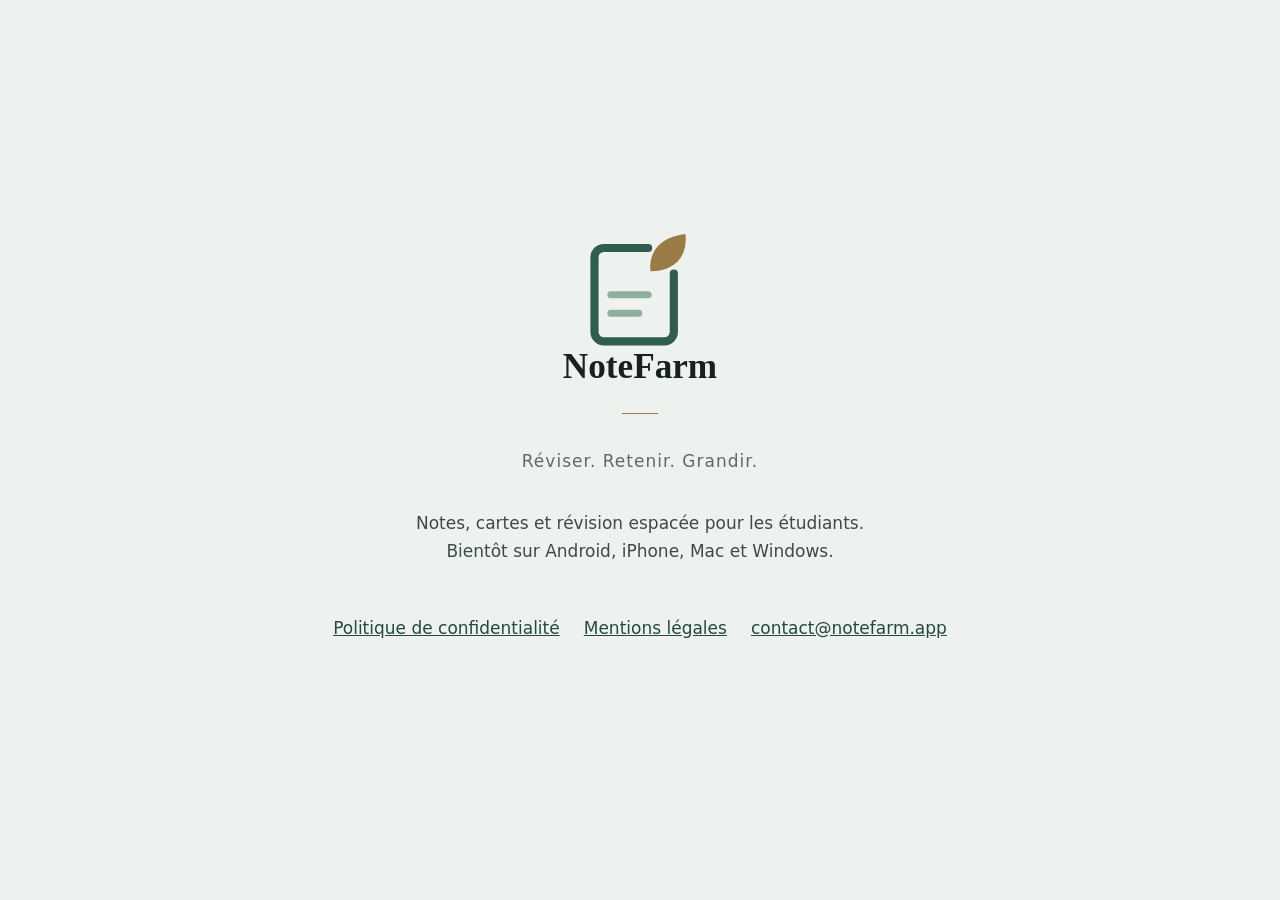
==== index.html @ 550de02b "Add files via upload" ====
<!doctype html>
<html lang="fr">
<head>
<meta charset="utf-8">
<meta name="viewport" content="width=device-width, initial-scale=1">
<title>NoteFarm</title>
<meta name="description" content="NoteFarm, l'app de notes et de révision pour les étudiants. Réviser. Retenir. Grandir.">
<link rel="stylesheet" href="style.css">
</head>
<body>
<main class="accueil">
  <svg viewBox="22 10 86 96" fill="none" stroke-linecap="round" stroke-linejoin="round" aria-hidden="true">
    <path d="M72 22 H34 A8 8 0 0 0 26 30 V94 A8 8 0 0 0 34 102 H86 A8 8 0 0 0 94 94 V44" stroke="var(--jade)" stroke-width="7"/>
    <path d="M40 62 H72" stroke="var(--sauge)" stroke-width="6"/>
    <path d="M40 78 H64" stroke="var(--sauge)" stroke-width="6"/>
    <path d="M74 42 C72 24 84 12 104 10 C106 30 94 42 74 42 Z" fill="var(--laiton)"/>
  </svg>
  <h1>NoteFarm</h1>
  <hr class="filet">
  <p class="devise">Réviser. Retenir. Grandir.</p>
  <p>Notes, cartes et révision espacée pour les étudiants.<br>Bientôt sur Android, iPhone, Mac et Windows.</p>
  <div class="liens">
    <a href="confidentialite.html">Politique de confidentialité</a>
    <a href="mentions-legales.html">Mentions légales</a>
    <a href="mailto:contact@notefarm.app">contact@notefarm.app</a>
  </div>
</main>
</body>
</html>
---- style.css ----
/* Site de NoteFarm : thème Jade impérial, clair et sombre comme l'app. */
@font-face { font-family: "Fraunces"; src: url("polices/Fraunces.ttf"); font-weight: 100 900; font-display: swap; }
@font-face { font-family: "Albert Sans"; src: url("polices/AlbertSans.ttf"); font-weight: 100 900; font-display: swap; }

:root {
  --fond: #EEF2EE; --surface: #FAFBF9; --filet: #D3DDD6;
  --encre: #17221E; --texte: #3E4A45; --attenue: #5D6B65;
  --jade: #2F5D50; --jade-texte: #24493F; --laiton: #9A7A45; --sauge: #8FAF9F;
}
@media (prefers-color-scheme: dark) {
  :root {
    --fond: #0E1714; --surface: #16211D; --filet: #2C3A35;
    --encre: #E3EBE6; --texte: #BCC8C2; --attenue: #9AAAA2;
    --jade: #7FB8A4; --jade-texte: #A6D1C1; --laiton: #C9A66B; --sauge: #4E7A69;
  }
}

* { box-sizing: border-box; }
body {
  margin: 0; background: var(--fond); color: var(--texte);
  font: 400 17px/1.65 "Albert Sans", system-ui, sans-serif;
}
main { max-width: 720px; margin: 0 auto; padding: 56px 20px 80px; }
h1, h2 { font-family: "Fraunces", Georgia, serif; font-variation-settings: "SOFT" 100; color: var(--encre); font-weight: 600; }
h1 { font-size: 2.2rem; line-height: 1.2; margin: 0 0 8px; }
h2 { font-size: 1.35rem; margin: 40px 0 10px; }
a { color: var(--jade-texte); }
strong { color: var(--encre); }
.date { color: var(--attenue); margin: 0 0 32px; }
.filet { width: 36px; height: 1px; background: var(--laiton); margin: 16px 0; border: 0; }
.bref { background: var(--surface); border: 1px solid var(--filet); border-radius: 18px; padding: 8px 24px; }
table { width: 100%; border-collapse: collapse; margin: 12px 0; font-size: 0.95rem; }
th, td { text-align: left; vertical-align: top; padding: 10px 8px; border-bottom: 1px solid var(--filet); }
th { color: var(--encre); font-weight: 600; }
.accueil { min-height: 100vh; display: flex; flex-direction: column; align-items: center; justify-content: center; text-align: center; }
.accueil svg { width: 112px; height: 112px; }
.devise { color: var(--attenue); letter-spacing: 0.06em; }
.liens { margin-top: 32px; display: flex; gap: 24px; flex-wrap: wrap; justify-content: center; }
footer { margin-top: 56px; color: var(--attenue); font-size: 0.9rem; }
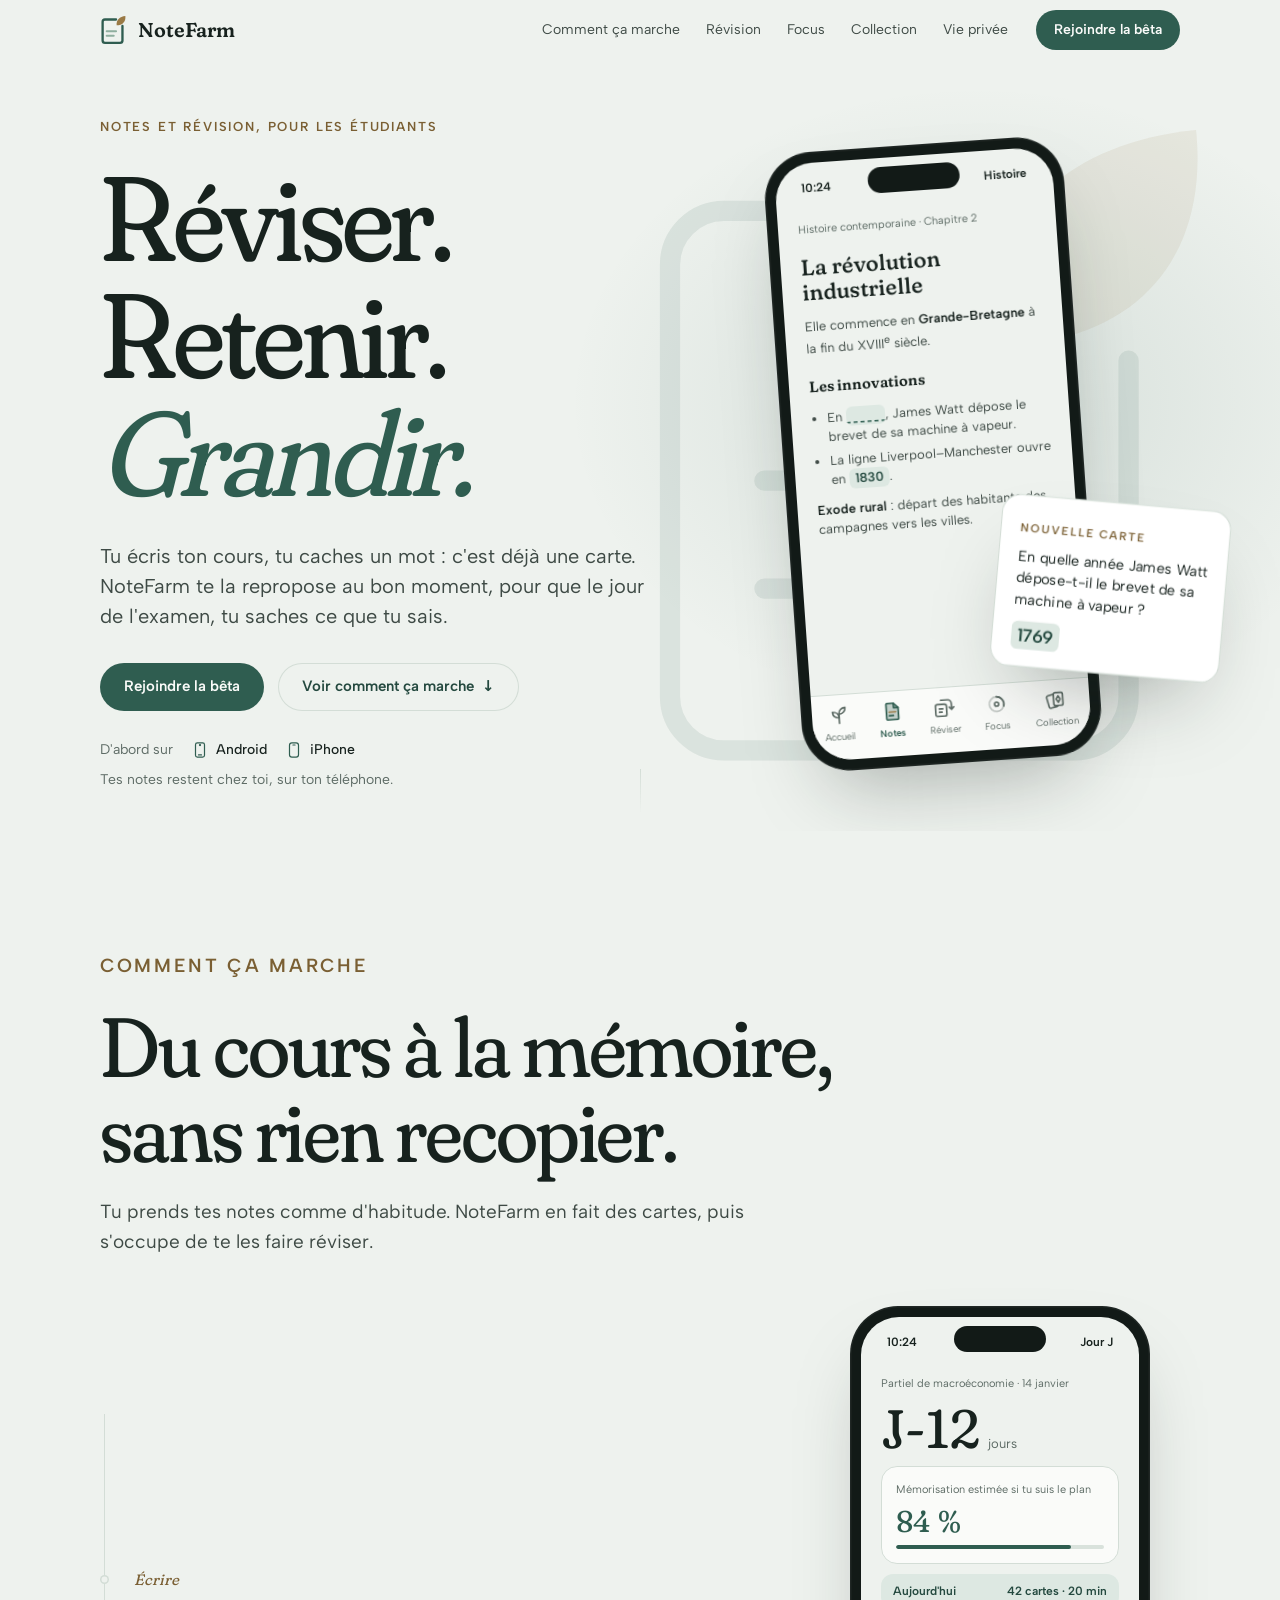
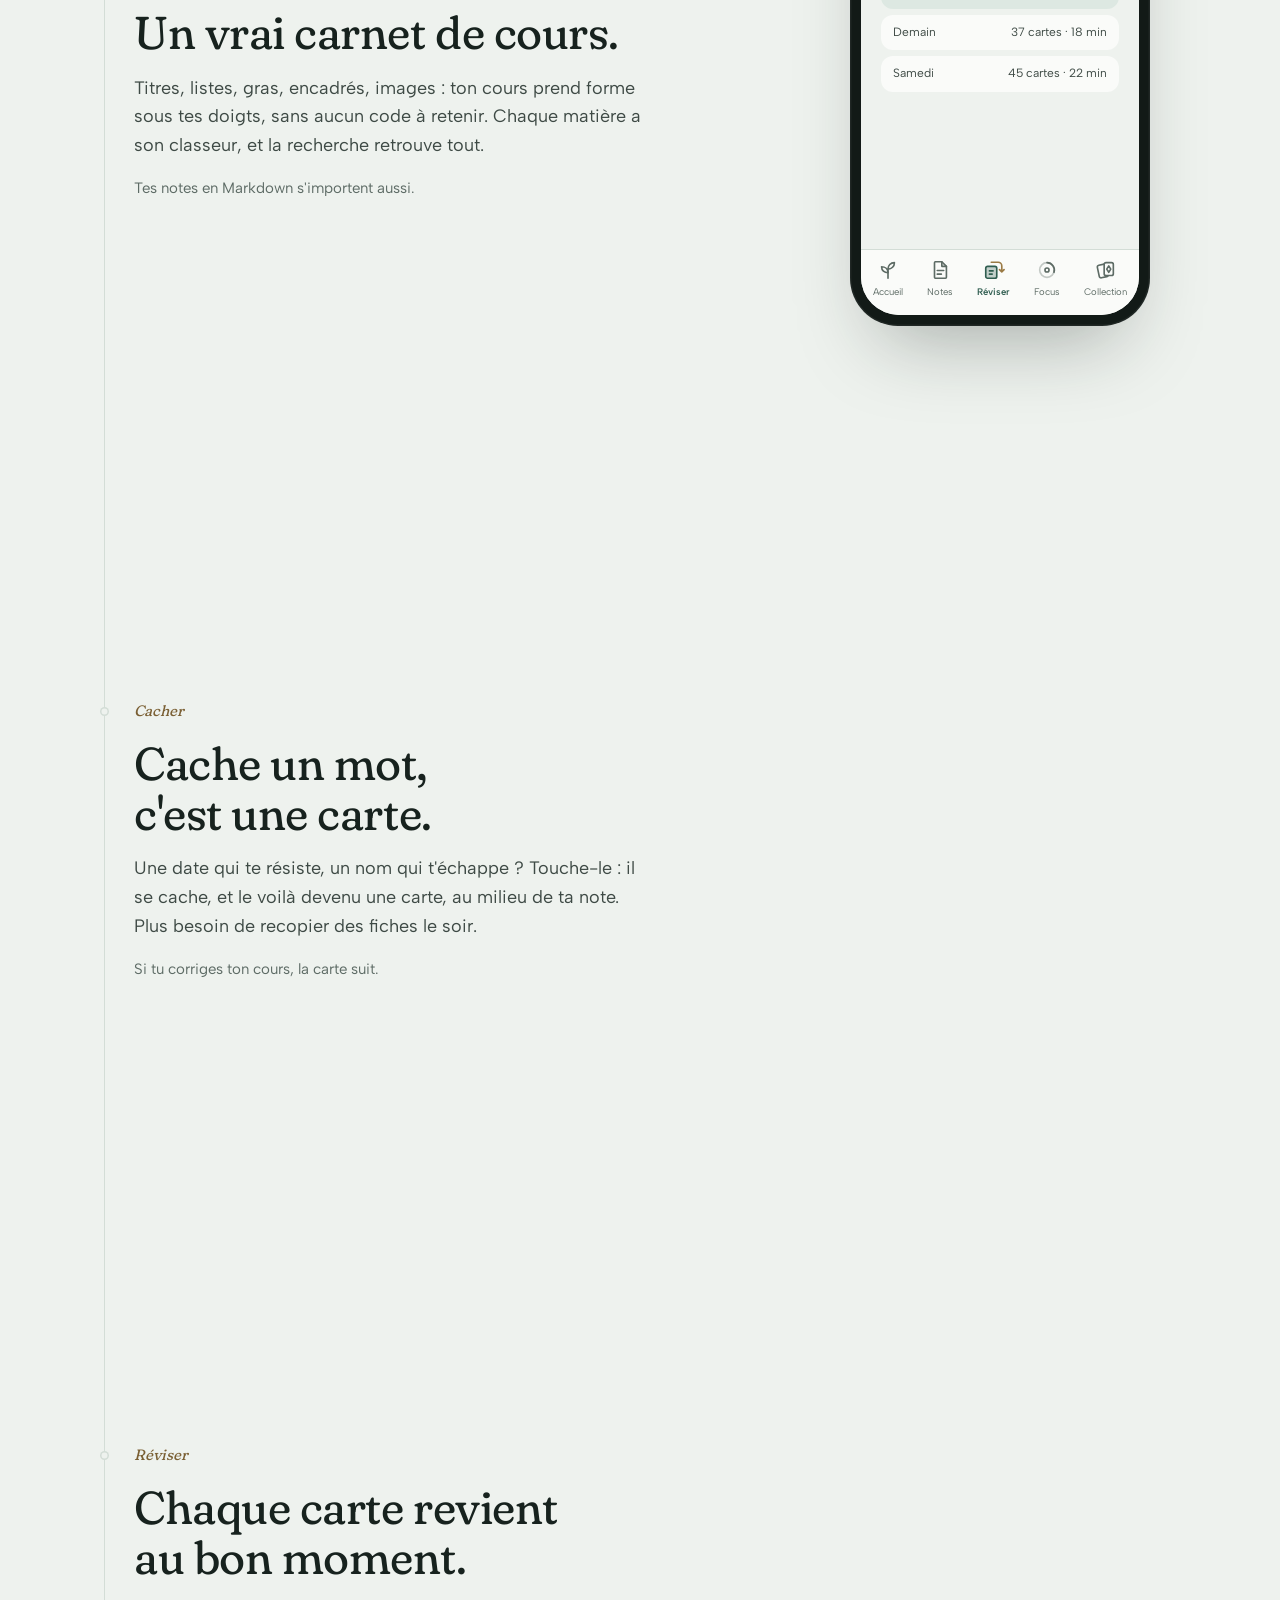
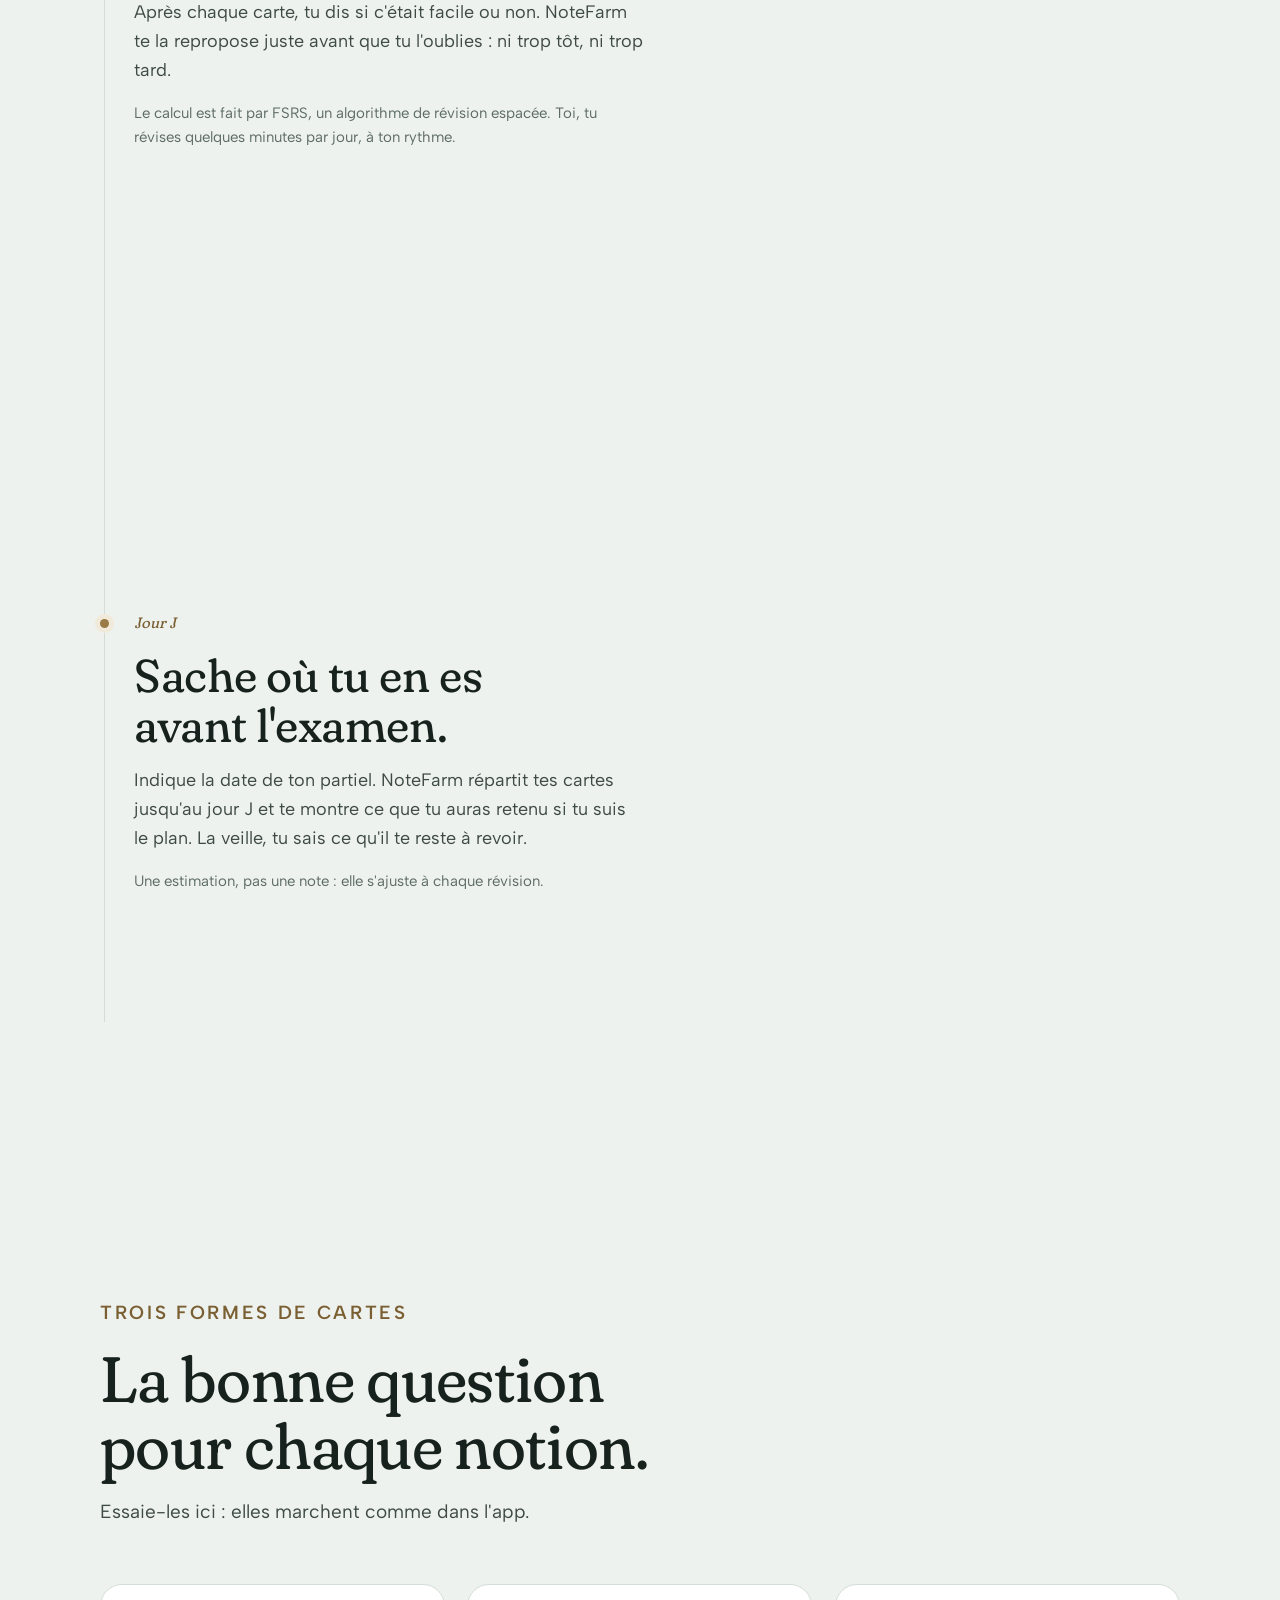
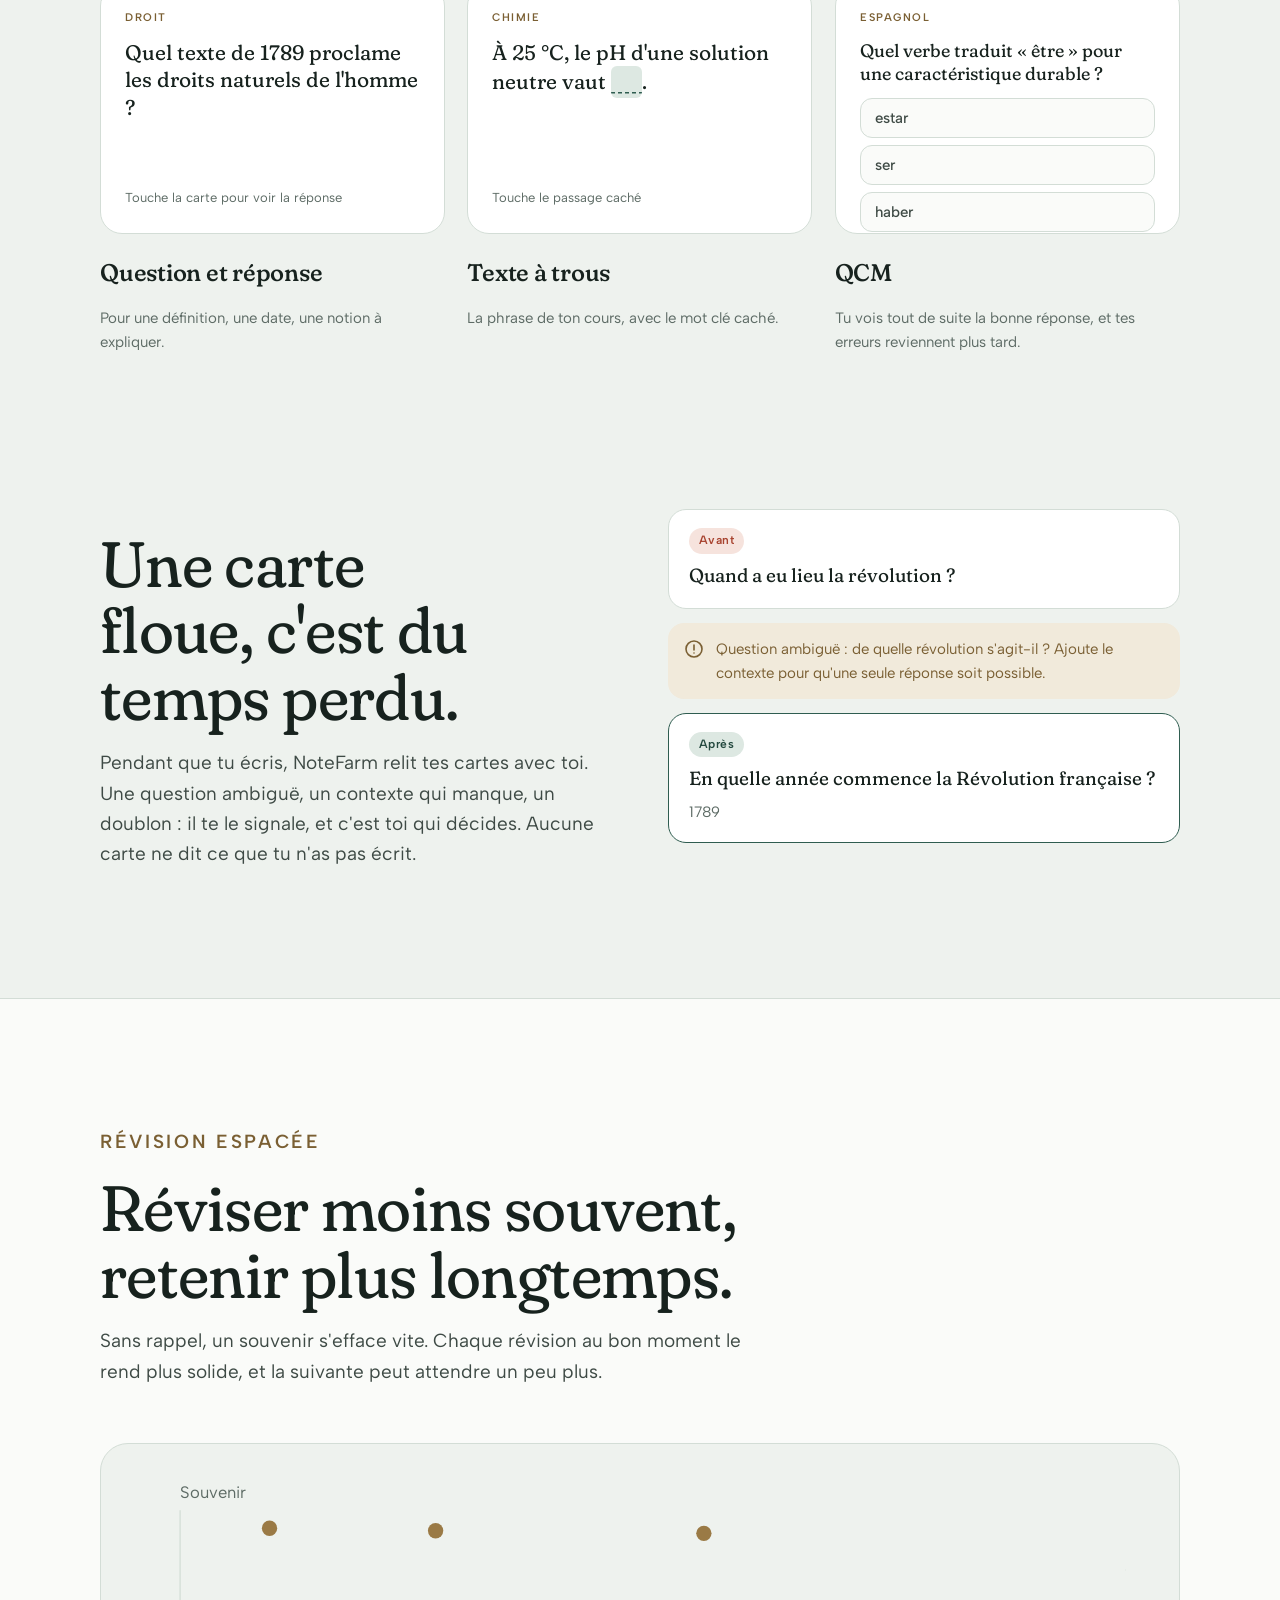
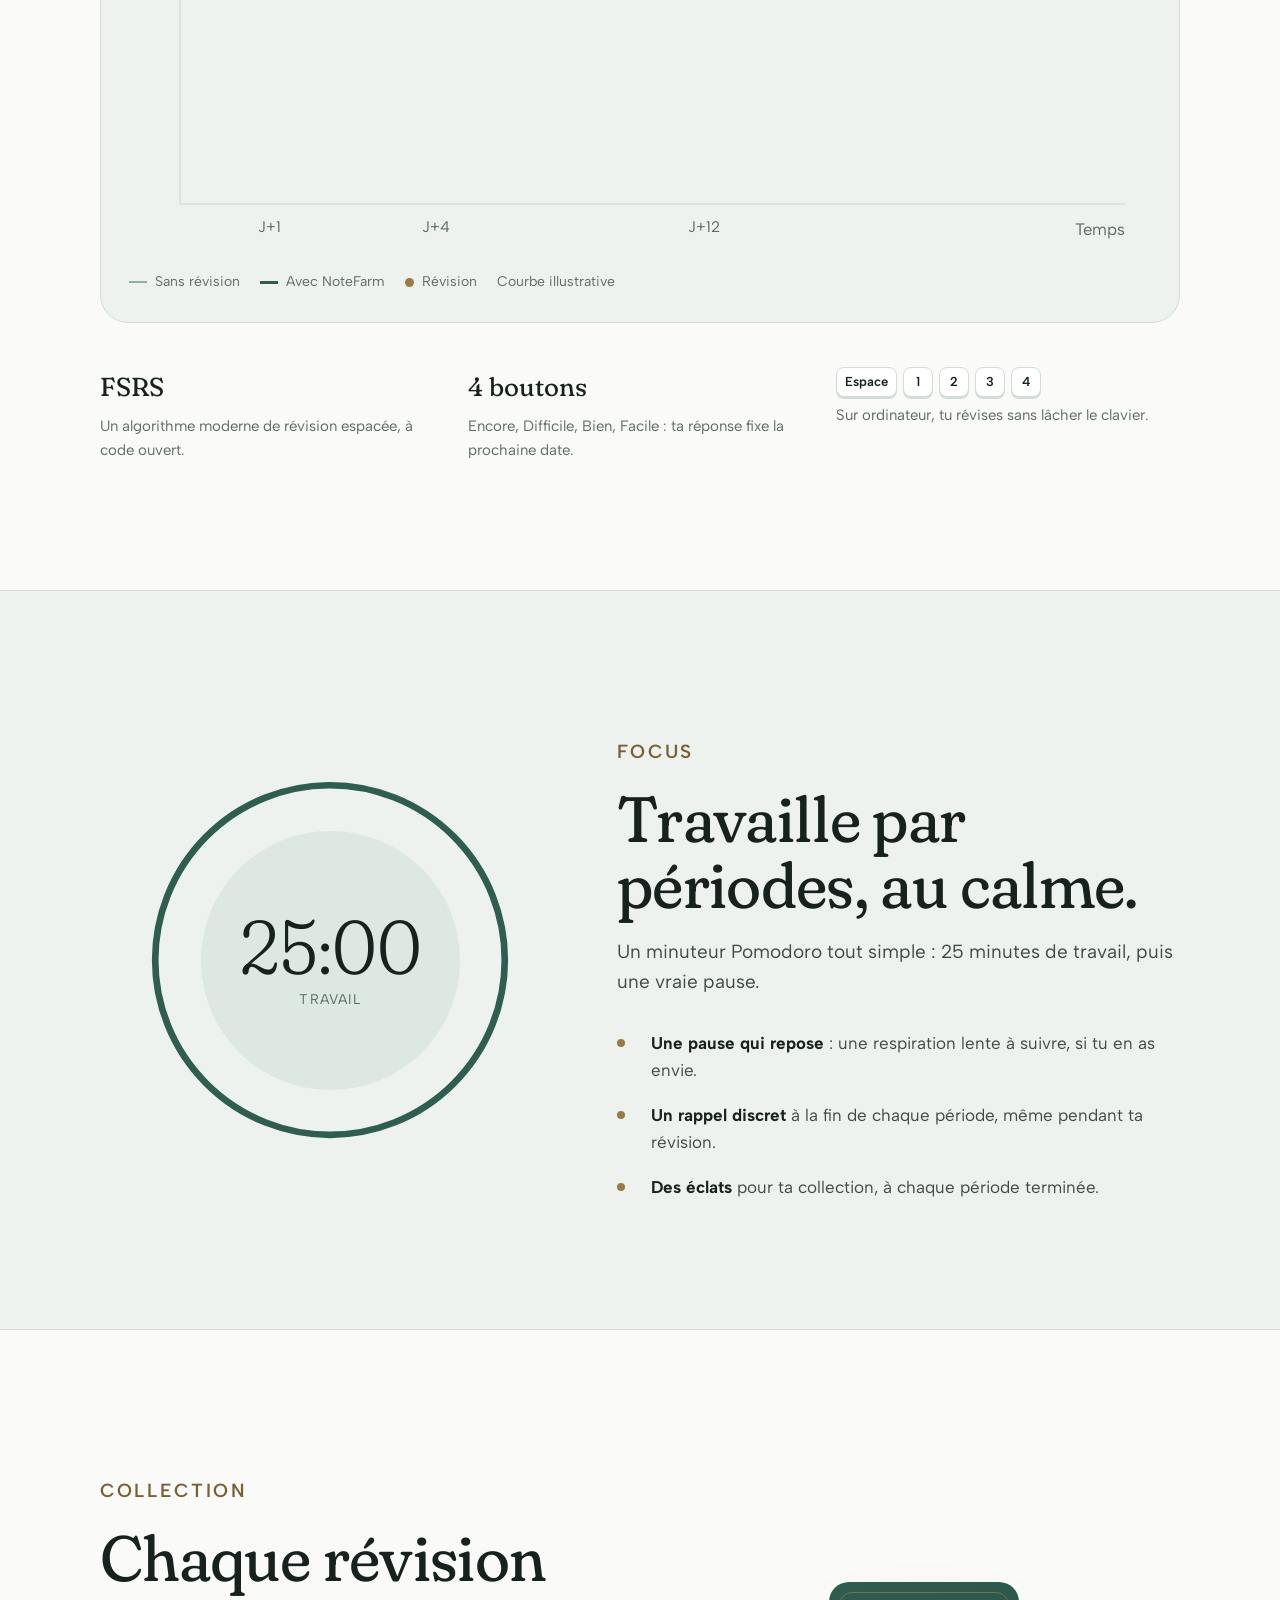
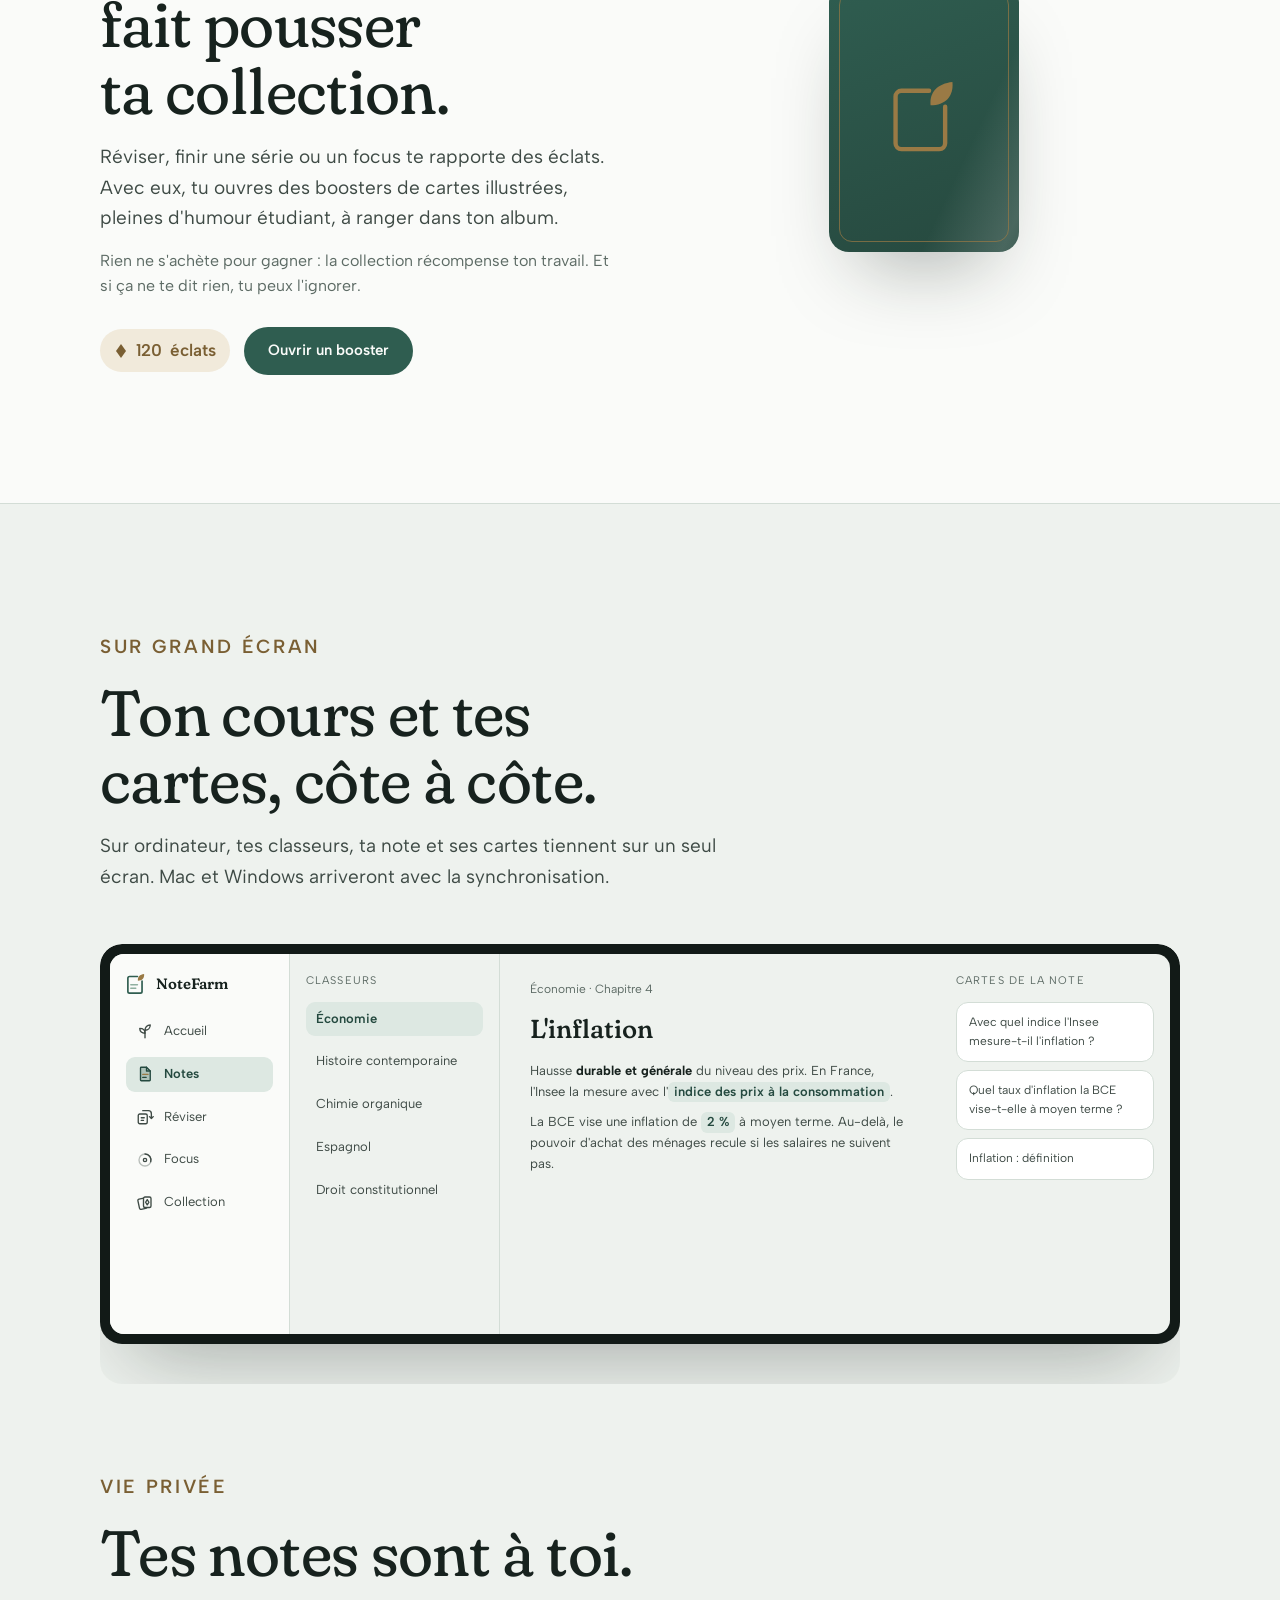
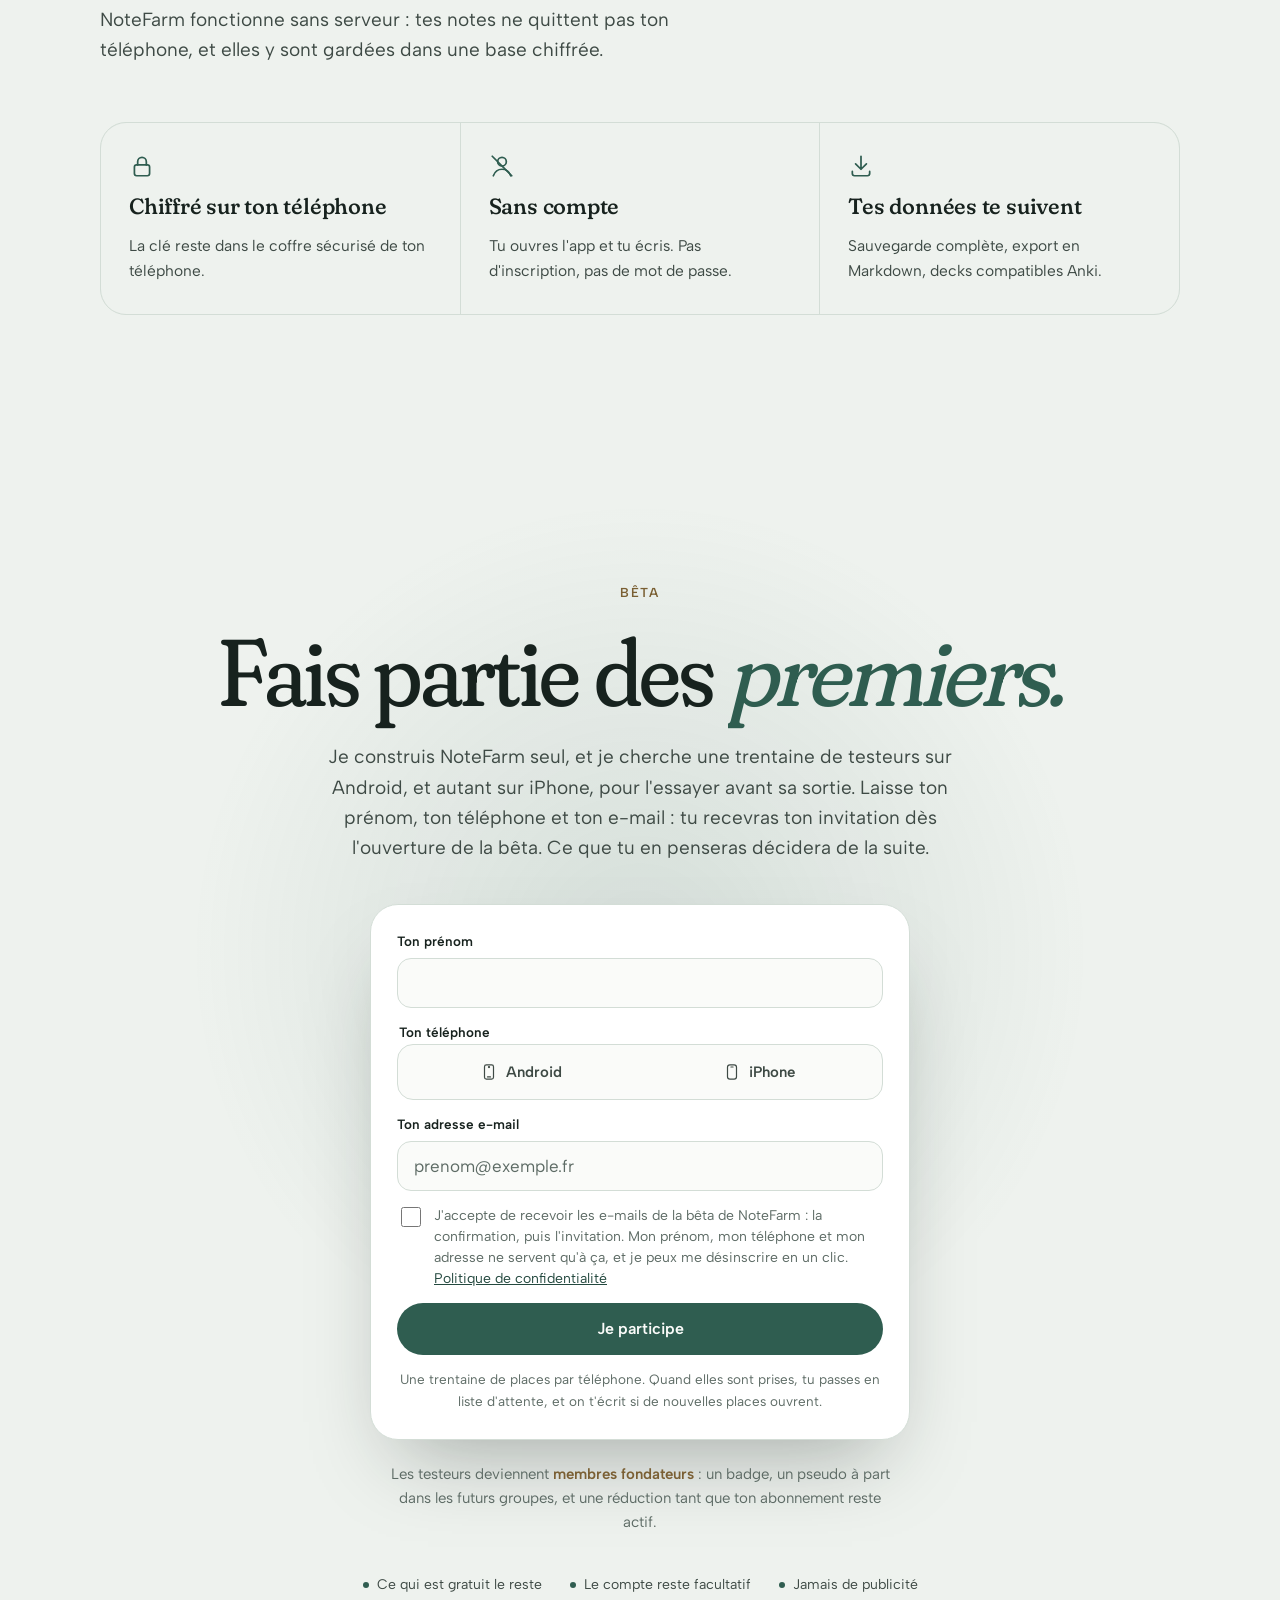
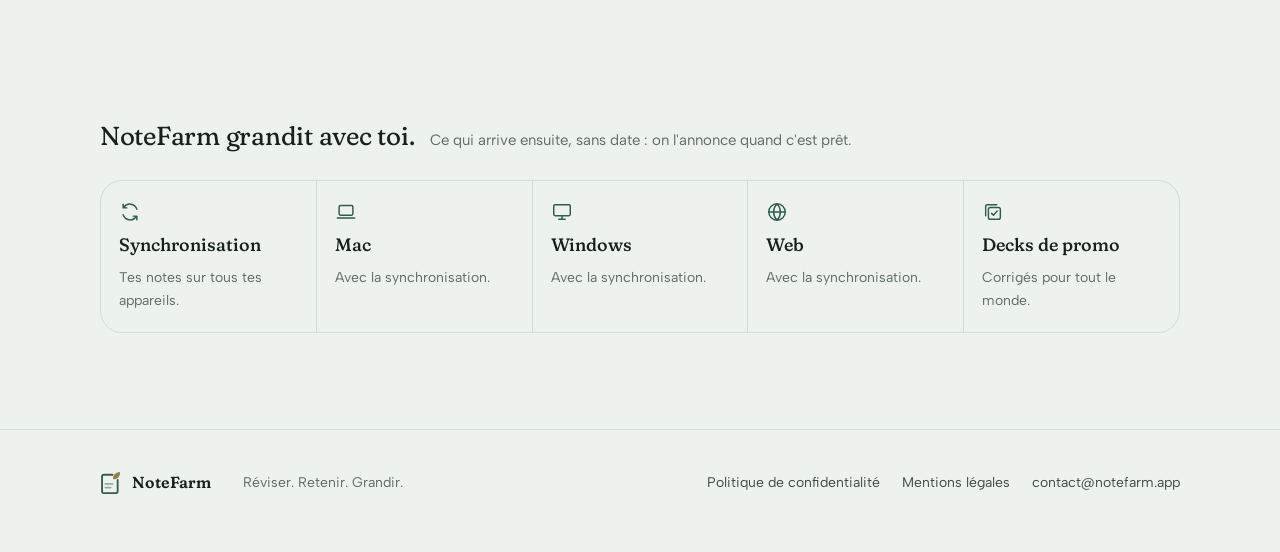
==== commit aa1e1598: "Site vitrine et inscription à la bêta Copie du dossier site/ du dépôt app-revisions (commit 58bc157)" ====
--- a/index.html
+++ b/index.html
@@ -2,28 +2,599 @@
 <html lang="fr">
 <head>
 <meta charset="utf-8">
-<meta name="viewport" content="width=device-width, initial-scale=1">
-<title>NoteFarm</title>
-<meta name="description" content="NoteFarm, l'app de notes et de révision pour les étudiants. Réviser. Retenir. Grandir.">
-<link rel="stylesheet" href="style.css">
+<meta name="viewport" content="width=device-width, initial-scale=1, viewport-fit=cover">
+<title>NoteFarm · Notes et révision pour les étudiants</title>
+<meta name="description" content="Tu écris ton cours, tu caches un mot : c'est déjà une carte. NoteFarm te la repropose au bon moment, jusqu'au jour de l'examen. Bientôt sur Android et iPhone.">
+<meta name="color-scheme" content="light dark">
+<meta name="theme-color" content="#EEF2EE" media="(prefers-color-scheme: light)">
+<meta name="theme-color" content="#0E1714" media="(prefers-color-scheme: dark)">
+<link rel="canonical" href="https://notefarm.app/">
+<link rel="icon" href="favicon.svg" type="image/svg+xml">
+<meta property="og:type" content="website">
+<meta property="og:locale" content="fr_FR">
+<meta property="og:site_name" content="NoteFarm">
+<meta property="og:title" content="NoteFarm · Réviser. Retenir. Grandir.">
+<meta property="og:description" content="Tu écris ton cours, tu caches un mot : c'est déjà une carte. NoteFarm te la repropose au bon moment, jusqu'au jour de l'examen.">
+<meta property="og:url" content="https://notefarm.app/">
+<link rel="preload" href="polices/Fraunces.ttf" as="font" type="font/ttf" crossorigin>
+<link rel="preload" href="polices/AlbertSans.ttf" as="font" type="font/ttf" crossorigin>
+<link rel="stylesheet" href="vitrine.css">
+<script>
+  // Le mouvement n'est préparé que si l'appareil ne demande pas moins d'animations.
+  if (!window.matchMedia('(prefers-reduced-motion: reduce)').matches) document.documentElement.classList.add('anime');
+</script>
 </head>
 <body>
-<main class="accueil">
-  <svg viewBox="22 10 86 96" fill="none" stroke-linecap="round" stroke-linejoin="round" aria-hidden="true">
-    <path d="M72 22 H34 A8 8 0 0 0 26 30 V94 A8 8 0 0 0 34 102 H86 A8 8 0 0 0 94 94 V44" stroke="var(--jade)" stroke-width="7"/>
-    <path d="M40 62 H72" stroke="var(--sauge)" stroke-width="6"/>
-    <path d="M40 78 H64" stroke="var(--sauge)" stroke-width="6"/>
-    <path d="M74 42 C72 24 84 12 104 10 C106 30 94 42 74 42 Z" fill="var(--laiton)"/>
-  </svg>
-  <h1>NoteFarm</h1>
-  <hr class="filet">
-  <p class="devise">Réviser. Retenir. Grandir.</p>
-  <p>Notes, cartes et révision espacée pour les étudiants.<br>Bientôt sur Android, iPhone, Mac et Windows.</p>
-  <div class="liens">
-    <a href="confidentialite.html">Politique de confidentialité</a>
-    <a href="mentions-legales.html">Mentions légales</a>
-    <a href="mailto:contact@notefarm.app">contact@notefarm.app</a>
+<a class="evitement" href="#contenu">Aller au contenu</a>
+
+<!-- Dessins communs : icônes des onglets de l'app (piste A, lib/navigation/icones.dart,
+     grille de 24, trait de 1,8) et pictogrammes des plateformes. -->
+<svg width="0" height="0" style="position:absolute" aria-hidden="true" focusable="false">
+  <defs>
+    <symbol id="embleme" viewBox="22 10 86 96">
+      <g fill="none" stroke-linecap="round" stroke-linejoin="round">
+        <path d="M72 22 H34 A8 8 0 0 0 26 30 V94 A8 8 0 0 0 34 102 H86 A8 8 0 0 0 94 94 V44" stroke="var(--jade)" stroke-width="8"/>
+        <path d="M40 62 H72 M40 78 H64" stroke="var(--sauge)" stroke-width="7"/>
+        <path d="M74 42 C72 24 84 12 104 10 C106 30 94 42 74 42 Z" fill="var(--laiton)"/>
+      </g>
+    </symbol>
+    <symbol id="o-accueil" viewBox="0 0 24 24">
+      <g fill="none" stroke="currentColor" stroke-width="1.8" stroke-linecap="round" stroke-linejoin="round">
+        <path d="M12 21V11"/>
+        <path d="M12 15C8 15 5 12.5 5 8.5C9 8.5 12 11 12 15Z" fill="var(--o-plein)"/>
+        <path d="M12 11C12 7 14.8 4 19 4C19 8 16 11 12 11Z" fill="var(--o-laiton)"/>
+      </g>
+    </symbol>
+    <symbol id="o-notes" viewBox="0 0 24 24">
+      <g fill="none" stroke="currentColor" stroke-width="1.8" stroke-linecap="round" stroke-linejoin="round">
+        <path d="M7 3H14L19 8V20A1 1 0 0 1 18 21H7A1 1 0 0 1 6 20V4A1 1 0 0 1 7 3Z" fill="var(--o-plein)"/>
+        <path d="M14 3V8H19M9 16.5H13.5"/>
+        <path d="M9 12.5H16" stroke="var(--o-trait-laiton)"/>
+      </g>
+    </symbol>
+    <symbol id="o-reviser" viewBox="0 0 24 24">
+      <g fill="none" stroke="currentColor" stroke-width="1.8" stroke-linecap="round" stroke-linejoin="round">
+        <rect x="3" y="8" width="12" height="13" rx="2" fill="var(--o-plein)"/>
+        <path d="M9 3.5H16.5A4 4 0 0 1 20.5 7.5V14M18 11.5L20.5 14L23 11.5" stroke="var(--o-trait-laiton)"/>
+        <path d="M7 13H11M7 16.5H10"/>
+      </g>
+    </symbol>
+    <symbol id="o-focus" viewBox="0 0 24 24">
+      <g fill="none" stroke="currentColor" stroke-width="1.8" stroke-linecap="round" stroke-linejoin="round">
+        <circle cx="12" cy="12" r="8" fill="var(--o-plein)" stroke-opacity=".35"/>
+        <path d="M12 4A8 8 0 0 1 19.6 14.5"/>
+        <circle cx="12" cy="12" r="2.2" fill="var(--o-laiton)"/>
+      </g>
+    </symbol>
+    <symbol id="o-collection" viewBox="0 0 24 24">
+      <g fill="none" stroke="currentColor" stroke-width="1.8" stroke-linecap="round" stroke-linejoin="round">
+        <rect x="3.5" y="6" width="10" height="14" rx="2" transform="rotate(-12 8.5 13)"/>
+        <rect x="10" y="4" width="10" height="14" rx="2" fill="var(--surface)" stroke="none"/>
+        <rect x="10" y="4" width="10" height="14" rx="2" fill="var(--o-plein)"/>
+        <path d="M15 7.5L17.2 11L15 14.5L12.8 11Z" fill="var(--o-laiton)"/>
+      </g>
+    </symbol>
+    <!-- Plateformes : pictogrammes neutres, sans logo de marque (voir mentions légales). -->
+    <symbol id="p-android" viewBox="0 0 24 24">
+      <g fill="none" stroke="currentColor" stroke-width="1.6" stroke-linecap="round" stroke-linejoin="round">
+        <rect x="6" y="2.5" width="12" height="19" rx="2.5"/><circle cx="12" cy="5.4" r=".7" fill="currentColor"/><path d="M10 18.5h4"/>
+      </g>
+    </symbol>
+    <symbol id="p-iphone" viewBox="0 0 24 24">
+      <g fill="none" stroke="currentColor" stroke-width="1.6" stroke-linecap="round" stroke-linejoin="round">
+        <rect x="6" y="2.5" width="12" height="19" rx="3.2"/><path d="M10.6 5.3h2.8"/>
+      </g>
+    </symbol>
+    <symbol id="p-mac" viewBox="0 0 24 24">
+      <g fill="none" stroke="currentColor" stroke-width="1.6" stroke-linecap="round" stroke-linejoin="round">
+        <rect x="4.5" y="5" width="15" height="10.5" rx="1.5"/><path d="M2.5 18.5h19"/>
+      </g>
+    </symbol>
+    <symbol id="p-windows" viewBox="0 0 24 24">
+      <g fill="none" stroke="currentColor" stroke-width="1.6" stroke-linecap="round" stroke-linejoin="round">
+        <rect x="3" y="4" width="18" height="12" rx="1.5"/><path d="M12 16v4M8.5 20h7"/>
+      </g>
+    </symbol>
+    <symbol id="p-web" viewBox="0 0 24 24">
+      <g fill="none" stroke="currentColor" stroke-width="1.6" stroke-linecap="round" stroke-linejoin="round">
+        <circle cx="12" cy="12" r="9"/><path d="M3 12h18M12 3c2.4 2.5 3.7 5.5 3.7 9s-1.3 6.5-3.7 9c-2.4-2.5-3.7-5.5-3.7-9S9.6 5.5 12 3Z"/>
+      </g>
+    </symbol>
+    <symbol id="p-synchro" viewBox="0 0 24 24">
+      <g fill="none" stroke="currentColor" stroke-width="1.6" stroke-linecap="round" stroke-linejoin="round">
+        <path d="M19.5 9A8 8 0 0 0 5.2 7M4.5 3.5V7.5h4M4.5 15a8 8 0 0 0 14.3 2M19.5 20.5v-4h-4"/>
+      </g>
+    </symbol>
+    <symbol id="p-promo" viewBox="0 0 24 24">
+      <g fill="none" stroke="currentColor" stroke-width="1.6" stroke-linecap="round" stroke-linejoin="round">
+        <rect x="7" y="7" width="13" height="13" rx="2"/><path d="M4 16V6a2 2 0 0 1 2-2h10"/><path d="M10.5 13.5l2 2 4-4.5"/>
+      </g>
+    </symbol>
+  </defs>
+</svg>
+
+<header class="entete" id="entete">
+  <div class="enveloppe">
+    <a class="marque" href="#haut" aria-label="NoteFarm, retour en haut">
+      <svg aria-hidden="true"><use href="#embleme"/></svg>
+      <span>NoteFarm</span>
+    </a>
+    <nav class="menu" aria-label="Sections de la page">
+      <a href="#recit">Comment ça marche</a>
+      <a href="#memoire">Révision</a>
+      <a href="#focus">Focus</a>
+      <a href="#collection">Collection</a>
+      <a href="#confiance">Vie privée</a>
+    </nav>
+    <a class="bouton petit" href="#beta">Rejoindre la bêta</a>
   </div>
+</header>
+
+<main id="haut">
+  <span id="contenu"></span>
+
+  <!-- Ouverture -->
+  <section class="ouverture" aria-labelledby="titre-ouverture">
+    <div class="enveloppe">
+      <div>
+        <p class="surtitre">Notes et révision, pour les étudiants</p>
+        <h1 id="titre-ouverture"><span class="ligne"><span>Réviser.</span></span> <span class="ligne"><span>Retenir.</span></span> <span class="ligne"><span>Grandir.</span></span></h1>
+        <p class="accroche">Tu écris ton cours, tu caches un mot : c'est déjà une carte. NoteFarm te la repropose au bon moment, pour que le jour de l'examen, tu saches ce que tu sais.</p>
+        <div class="actions">
+          <a class="bouton" href="#beta">Rejoindre la bêta</a>
+          <a class="bouton discret" href="#recit">Voir comment ça marche <span class="fleche" aria-hidden="true">↓</span></a>
+        </div>
+        <div class="disponible">
+          <span>D'abord sur</span>
+          <span class="puce-plateforme"><svg aria-hidden="true"><use href="#p-android"/></svg>Android</span>
+          <span class="puce-plateforme"><svg aria-hidden="true"><use href="#p-iphone"/></svg>iPhone</span>
+        </div>
+        <p class="note-bas">Tes notes restent chez toi, sur ton téléphone.</p>
+      </div>
+      <div class="scene" id="scene" aria-hidden="true">
+        <svg class="embleme-geant embleme-trace" viewBox="22 10 86 96" fill="none" stroke-linecap="round" stroke-linejoin="round">
+          <path class="trait" pathLength="1" d="M72 22 H34 A8 8 0 0 0 26 30 V94 A8 8 0 0 0 34 102 H86 A8 8 0 0 0 94 94 V44" stroke="var(--jade)" stroke-width="3"/>
+          <path class="trait" pathLength="1" d="M40 62 H72 M40 78 H64" stroke="var(--jade)" stroke-width="3"/>
+          <path class="feuille" d="M74 42 C72 24 84 12 104 10 C106 30 94 42 74 42 Z" fill="var(--laiton)"/>
+        </svg>
+        <div class="inclinable" id="inclinable">
+          <div class="telephone">
+            <div class="ecran">
+              <div class="ecran-haut"><span>10:24</span><span>Histoire</span></div>
+              <div class="vue">
+                <span class="chemin">Histoire contemporaine · Chapitre 2</span>
+                <h4>La révolution industrielle</h4>
+                <p>Elle commence en <b>Grande-Bretagne</b> à la fin du XVIII<sup>e</sup> siècle.</p>
+                <h5>Les innovations</h5>
+                <ul>
+                  <li>En <span class="trou" id="trou-ouverture">1769</span>, James Watt dépose le brevet de sa machine à vapeur.</li>
+                  <li>La ligne Liverpool–Manchester ouvre en <span class="trou">1830</span>.</li>
+                </ul>
+                <p><b>Exode rural</b> : départ des habitants des campagnes vers les villes.</p>
+                <div class="onglets"><span><svg><use href="#o-accueil"/></svg>Accueil</span><span class="actif"><svg><use href="#o-notes"/></svg>Notes</span><span><svg><use href="#o-reviser"/></svg>Réviser</span><span><svg><use href="#o-focus"/></svg>Focus</span><span><svg><use href="#o-collection"/></svg>Collection</span></div>
+              </div>
+            </div>
+          </div>
+          <div class="carte-volante">
+            <span class="surtitre">Nouvelle carte</span>
+            <p>En quelle année James Watt dépose-t-il le brevet de sa machine à vapeur ?</p>
+            <span class="trou">1769</span>
+          </div>
+        </div>
+      </div>
+    </div>
+    <span class="indice-defiler" aria-hidden="true"></span>
+  </section>
+
+  <!-- Récit -->
+  <section class="recit" id="recit" aria-labelledby="titre-recit">
+    <div class="enveloppe">
+      <div class="recit-tete">
+        <p class="surtitre revele">Comment ça marche</p>
+        <h2 class="eclaire" id="titre-recit">Du cours à la mémoire, sans rien recopier.</h2>
+        <p class="revele">Tu prends tes notes comme d'habitude. NoteFarm en fait des cartes, puis s'occupe de te les faire réviser.</p>
+      </div>
+      <div class="recit-grille">
+        <div class="etapes" id="etapes">
+          <article class="etape active" data-vue="1">
+            <span class="numero">Écrire</span>
+            <h3>Un vrai carnet de cours.</h3>
+            <p>Titres, listes, gras, encadrés, images : ton cours prend forme sous tes doigts, sans aucun code à retenir. Chaque matière a son classeur, et la recherche retrouve tout.</p>
+            <p class="detail">Tes notes en Markdown s'importent aussi.</p>
+          </article>
+          <article class="etape" data-vue="2">
+            <span class="numero">Cacher</span>
+            <h3>Cache un mot, c'est une carte.</h3>
+            <p>Une date qui te résiste, un nom qui t'échappe ? Touche-le : il se cache, et le voilà devenu une carte, au milieu de ta note. Plus besoin de recopier des fiches le soir.</p>
+            <p class="detail">Si tu corriges ton cours, la carte suit.</p>
+          </article>
+          <article class="etape" data-vue="3">
+            <span class="numero">Réviser</span>
+            <h3>Chaque carte revient au bon moment.</h3>
+            <p>Après chaque carte, tu dis si c'était facile ou non. NoteFarm te la repropose juste avant que tu l'oublies : ni trop tôt, ni trop tard.</p>
+            <p class="detail">Le calcul est fait par FSRS, un algorithme de révision espacée. Toi, tu révises quelques minutes par jour, à ton rythme.</p>
+          </article>
+          <article class="etape" data-vue="4">
+            <span class="numero">Jour J</span>
+            <h3>Sache où tu en es avant l'examen.</h3>
+            <p>Indique la date de ton partiel. NoteFarm répartit tes cartes jusqu'au jour J et te montre ce que tu auras retenu si tu suis le plan. La veille, tu sais ce qu'il te reste à revoir.</p>
+            <p class="detail">Une estimation, pas une note : elle s'ajuste à chaque révision.</p>
+          </article>
+        </div>
+
+        <div class="collant" id="collant" data-etape="1" aria-hidden="true">
+          <div class="telephone">
+            <div class="ecran">
+              <div class="ecran-haut"><span>10:24</span><span class="etat-ecran">Notes</span></div>
+
+              <div class="vue vue-1">
+                <span class="chemin">Économie · Chapitre 4</span>
+                <h4>L'inflation</h4>
+                <p>Hausse <b>durable et générale</b> du niveau des prix.</p>
+                <h5>Mesure</h5>
+                <ul>
+                  <li>En France, l'Insee la mesure avec l'<b>indice des prix à la consommation</b>.</li>
+                  <li>La BCE vise une inflation de <b>2 %</b> à moyen terme.</li>
+                </ul>
+                <h5>Causes</h5>
+                <p><span class="frappe" data-texte="Demande supérieure à l'offre, hausse des coûts de production.">Demande supérieure à l'offre, hausse des coûts de production.</span><span class="curseur"></span></p>
+                <div class="onglets"><span><svg><use href="#o-accueil"/></svg>Accueil</span><span class="actif"><svg><use href="#o-notes"/></svg>Notes</span><span><svg><use href="#o-reviser"/></svg>Réviser</span><span><svg><use href="#o-focus"/></svg>Focus</span><span><svg><use href="#o-collection"/></svg>Collection</span></div>
+              </div>
+
+              <div class="vue vue-2">
+                <span class="chemin">Économie · Chapitre 4</span>
+                <h4>L'inflation</h4>
+                <p>Hausse <b>durable et générale</b> du niveau des prix.</p>
+                <h5>Mesure</h5>
+                <ul>
+                  <li>En France, l'Insee la mesure avec l'<span class="trou cache">indice des prix à la consommation</span>.</li>
+                  <li>La BCE vise une inflation de <span class="trou cache">2 %</span> à moyen terme.</li>
+                </ul>
+                <div class="bulle-carte"><svg viewBox="0 0 24 24" aria-hidden="true"><use href="#o-reviser"/></svg>2 cartes créées dans ce cours</div>
+                <div class="onglets"><span><svg><use href="#o-accueil"/></svg>Accueil</span><span class="actif"><svg><use href="#o-notes"/></svg>Notes</span><span><svg><use href="#o-reviser"/></svg>Réviser</span><span><svg><use href="#o-focus"/></svg>Focus</span><span><svg><use href="#o-collection"/></svg>Collection</span></div>
+              </div>
+
+              <div class="vue vue-3">
+                <span class="chemin">Révision du jour · 14 sur 36</span>
+                <div class="progression"><i></i></div>
+                <div class="flash">
+                  <span class="surtitre" style="font-size:10px">Économie</span>
+                  <p class="question">Quel taux d'inflation la BCE vise-t-elle à moyen terme ?</p>
+                  <p class="reponse">2 %</p>
+                </div>
+                <div class="notes-boutons"><span>Encore</span><span>Difficile</span><span>Bien</span><span>Facile</span></div>
+                <div class="onglets"><span><svg><use href="#o-accueil"/></svg>Accueil</span><span><svg><use href="#o-notes"/></svg>Notes</span><span class="actif"><svg><use href="#o-reviser"/></svg>Réviser</span><span><svg><use href="#o-focus"/></svg>Focus</span><span><svg><use href="#o-collection"/></svg>Collection</span></div>
+              </div>
+
+              <div class="vue vue-4">
+                <span class="chemin">Partiel de macroéconomie · 14 janvier</span>
+                <div class="jourj-compte"><b class="compte-jours">J-12</b><span class="attenue">jours</span></div>
+                <div class="jourj-estim">
+                  <span class="attenue" style="font-size:11px">Mémorisation estimée si tu suis le plan</span>
+                  <span class="chiffre">84 %</span>
+                  <div class="progression"><i style="width:84%"></i></div>
+                </div>
+                <div class="plan">
+                  <div><span>Aujourd'hui</span><span>42 cartes · 20 min</span></div>
+                  <div><span>Demain</span><span>37 cartes · 18 min</span></div>
+                  <div><span>Samedi</span><span>45 cartes · 22 min</span></div>
+                </div>
+                <div class="onglets"><span><svg><use href="#o-accueil"/></svg>Accueil</span><span><svg><use href="#o-notes"/></svg>Notes</span><span class="actif"><svg><use href="#o-reviser"/></svg>Réviser</span><span><svg><use href="#o-focus"/></svg>Focus</span><span><svg><use href="#o-collection"/></svg>Collection</span></div>
+              </div>
+            </div>
+          </div>
+        </div>
+      </div>
+    </div>
+  </section>
+
+  <!-- Trois formes -->
+  <section class="section" id="cartes" aria-labelledby="titre-cartes">
+    <div class="enveloppe">
+      <div class="section-tete">
+        <p class="surtitre revele">Trois formes de cartes</p>
+        <h2 class="titre-anime" id="titre-cartes">La bonne question pour chaque notion.</h2>
+        <p class="revele">Essaie-les ici : elles marchent comme dans l'app.</p>
+      </div>
+      <div class="formes">
+        <div class="forme revele">
+          <div class="plateau incline">
+            <button class="retourne" id="retourne" aria-label="Retourner la carte : question et réponse">
+              <span class="face">
+                <span class="surtitre" style="font-size:11px">Droit</span>
+                <span class="question">Quel texte de 1789 proclame les droits naturels de l'homme ?</span>
+                <span class="indice">Touche la carte pour voir la réponse</span>
+              </span>
+              <span class="face dos">
+                <span class="surtitre" style="font-size:11px">Réponse</span>
+                <span class="question">La Déclaration des droits de l'homme et du citoyen.</span>
+                <span class="indice">Touche de nouveau pour revenir</span>
+              </span>
+            </button>
+          </div>
+          <h3>Question et réponse</h3>
+          <p class="attenue">Pour une définition, une date, une notion à expliquer.</p>
+        </div>
+        <div class="forme revele">
+          <div class="boite incline">
+            <span class="surtitre" style="font-size:11px">Chimie</span>
+            <p class="question">À 25 °C, le pH d'une solution neutre vaut <button class="trou cache" id="trou-chimie" aria-label="Révéler le mot caché">7</button>.</p>
+            <span class="indice" id="indice-trou">Touche le passage caché</span>
+          </div>
+          <h3>Texte à trous</h3>
+          <p class="attenue">La phrase de ton cours, avec le mot clé caché.</p>
+        </div>
+        <div class="forme revele">
+          <div class="boite incline">
+            <span class="surtitre" style="font-size:11px">Espagnol</span>
+            <p class="question" style="font-size:18px">Quel verbe traduit « être » pour une caractéristique durable ?</p>
+            <div class="choix" id="qcm">
+              <button data-juste="false">estar <em></em></button>
+              <button data-juste="true">ser <em></em></button>
+              <button data-juste="false">haber <em></em></button>
+            </div>
+          </div>
+          <h3>QCM</h3>
+          <p class="attenue">Tu vois tout de suite la bonne réponse, et tes erreurs reviennent plus tard.</p>
+        </div>
+      </div>
+    </div>
+  </section>
+
+  <!-- Rigueur -->
+  <section class="section" style="padding-top:0" aria-labelledby="titre-rigueur">
+    <div class="enveloppe rigueur">
+      <div class="section-tete">
+        <p class="surtitre revele">Des cartes justes</p>
+        <h2 class="titre-anime" id="titre-rigueur">Une carte floue, c'est du temps perdu.</h2>
+        <p class="revele">Pendant que tu écris, NoteFarm relit tes cartes avec toi. Une question ambiguë, un contexte qui manque, un doublon : il te le signale, et c'est toi qui décides. Aucune carte ne dit ce que tu n'as pas écrit.</p>
+      </div>
+      <div class="controle revele">
+        <div class="carte-ligne">
+          <span class="etiquette avant">Avant</span>
+          <span class="q">Quand a eu lieu la révolution ?</span>
+        </div>
+        <div class="signal">
+          <svg viewBox="0 0 20 20" fill="none" stroke="currentColor" stroke-width="1.6" stroke-linecap="round" aria-hidden="true"><circle cx="10" cy="10" r="8"/><path d="M10 6v5M10 14h.01"/></svg>
+          <span>Question ambiguë : de quelle révolution s'agit-il ? Ajoute le contexte pour qu'une seule réponse soit possible.</span>
+        </div>
+        <div class="carte-ligne corrigee">
+          <span class="etiquette">Après</span>
+          <span class="q">En quelle année commence la Révolution française ?</span>
+          <span class="attenue" style="font-size:15px">1789</span>
+        </div>
+      </div>
+    </div>
+  </section>
+
+  <!-- Mémoire -->
+  <section class="section memoire" id="memoire" aria-labelledby="titre-memoire">
+    <div class="enveloppe">
+      <div class="section-tete">
+        <p class="surtitre revele">Révision espacée</p>
+        <h2 class="titre-anime" id="titre-memoire">Réviser moins souvent, retenir plus longtemps.</h2>
+        <p class="revele">Sans rappel, un souvenir s'efface vite. Chaque révision au bon moment le rend plus solide, et la suivante peut attendre un peu plus.</p>
+      </div>
+      <div class="courbe-cadre revele" id="courbe">
+        <svg viewBox="0 0 800 300" role="img" aria-label="Courbe illustrative : sans révision, le souvenir chute ; avec des rappels de plus en plus espacés, il reste haut.">
+          <line x1="40" y1="260" x2="780" y2="260" stroke="var(--filet)" stroke-width="1"/>
+          <line x1="40" y1="30" x2="40" y2="260" stroke="var(--filet)" stroke-width="1"/>
+          <text x="40" y="20" fill="var(--attenue)" font-size="13" font-family="Albert Sans, sans-serif">Souvenir</text>
+          <text x="780" y="284" fill="var(--attenue)" font-size="13" text-anchor="end" font-family="Albert Sans, sans-serif">Temps</text>
+          <path class="trace-courbe" id="courbe-sans" pathLength="1" d="M40 40 C 90 150, 160 210, 300 236 S 600 252, 780 254" fill="none" stroke="var(--sauge)" stroke-width="2"/>
+          <path class="trace-courbe" id="courbe-avec" pathLength="1" d="M40 40 C 60 70, 80 86, 110 92 L110 44 C 150 70, 190 86, 240 90 L240 46 C 310 66, 380 80, 450 84 L450 48 C 560 62, 670 72, 780 76" fill="none" stroke="var(--jade)" stroke-width="3" stroke-linejoin="round"/>
+          <g class="rappel" fill="var(--laiton)">
+            <circle cx="110" cy="44" r="6" data-seuil=".2"/>
+            <circle cx="240" cy="46" r="6" data-seuil=".42"/>
+            <circle cx="450" cy="48" r="6" data-seuil=".68"/>
+          </g>
+          <g class="rappel" fill="var(--attenue)" font-size="12" font-family="Albert Sans, sans-serif" text-anchor="middle">
+            <text x="110" y="282" data-seuil=".2">J+1</text><text x="240" y="282" data-seuil=".42">J+4</text><text x="450" y="282" data-seuil=".68">J+12</text>
+          </g>
+        </svg>
+        <div class="legende">
+          <span><i></i>Sans révision</span>
+          <span><i class="jade"></i>Avec NoteFarm</span>
+          <span><i class="point"></i>Révision</span>
+          <span>Courbe illustrative</span>
+        </div>
+      </div>
+      <div class="chiffres">
+        <div class="revele"><b>FSRS</b><span>Un algorithme moderne de révision espacée, à code ouvert.</span></div>
+        <div class="revele"><b>4 boutons</b><span>Encore, Difficile, Bien, Facile : ta réponse fixe la prochaine date.</span></div>
+        <div class="revele"><b class="touches" id="touches"><kbd>Espace</kbd><kbd>1</kbd><kbd>2</kbd><kbd>3</kbd><kbd>4</kbd></b><span>Sur ordinateur, tu révises sans lâcher le clavier.</span></div>
+      </div>
+    </div>
+  </section>
+
+  <!-- Focus -->
+  <section class="section" id="focus" aria-labelledby="titre-focus">
+    <div class="enveloppe focus-grille">
+      <div class="anneau revele" id="anneau" aria-hidden="true">
+        <span class="respire"></span>
+        <svg viewBox="0 0 200 200"><circle class="piste-anneau" cx="100" cy="100" r="92" fill="none" stroke-width="3"/><circle class="arc" id="arc" cx="100" cy="100" r="92" fill="none" stroke-width="3.5" stroke-linecap="round" pathLength="1500" stroke-dasharray="1500" stroke-dashoffset="0"/></svg>
+        <div class="centre"><span class="temps" id="temps">25:00</span><span class="phase">Travail</span></div>
+      </div>
+      <div class="focus-texte">
+        <p class="surtitre revele">Focus</p>
+        <h2 class="grand-titre titre-anime" id="titre-focus" style="margin-top:18px">Travaille par périodes, au calme.</h2>
+        <p class="revele">Un minuteur Pomodoro tout simple : 25 minutes de travail, puis une vraie pause.</p>
+        <ul class="liste-calme revele">
+          <li><span><b>Une pause qui repose</b> : une respiration lente à suivre, si tu en as envie.</span></li>
+          <li><span><b>Un rappel discret</b> à la fin de chaque période, même pendant ta révision.</span></li>
+          <li><span><b>Des éclats</b> pour ta collection, à chaque période terminée.</span></li>
+        </ul>
+      </div>
+    </div>
+  </section>
+
+  <!-- Collection -->
+  <section class="section collection" id="collection" aria-labelledby="titre-collection">
+    <div class="enveloppe collection-grille">
+      <div class="collection-texte">
+        <p class="surtitre revele">Collection</p>
+        <h2 class="grand-titre titre-anime" id="titre-collection" style="margin-top:18px">Chaque révision fait pousser ta collection.</h2>
+        <p class="revele">Réviser, finir une série ou un focus te rapporte des éclats. Avec eux, tu ouvres des boosters de cartes illustrées, pleines d'humour étudiant, à ranger dans ton album.</p>
+        <p class="attenue revele">Rien ne s'achète pour gagner : la collection récompense ton travail. Et si ça ne te dit rien, tu peux l'ignorer.</p>
+        <div class="compteur revele">
+          <span class="eclats"><svg viewBox="0 0 14 14" aria-hidden="true"><path d="M7 0 L12 7 L7 14 L2 7 Z" fill="currentColor"/></svg><span id="eclats">120</span> éclats</span>
+          <button class="bouton" id="ouvrir-booster">Ouvrir un booster</button>
+        </div>
+      </div>
+      <div class="table-booster" id="table-booster">
+        <div class="carte-collec c1"><div class="interieur"><div class="verso"></div><div class="recto"><div class="illu"><svg viewBox="0 0 60 60" fill="none" stroke="var(--jade)" stroke-width="2.5" stroke-linecap="round" aria-hidden="true"><rect x="12" y="10" width="36" height="42" rx="4"/><path d="M20 22h20M20 30h20M20 38h12"/></svg></div><div><div class="nom">La fiche parfaite</div><div class="rarete">Commune</div></div></div></div></div>
+        <div class="carte-collec c2"><div class="interieur"><div class="verso"></div><div class="recto"><div class="illu"><svg viewBox="0 0 60 60" fill="none" stroke="var(--jade)" stroke-width="2.5" stroke-linecap="round" aria-hidden="true"><circle cx="30" cy="32" r="18"/><path d="M30 22v10l7 5M25 8h10"/></svg></div><div><div class="nom">Le réveil de 6 h</div><div class="rarete">Peu commune</div></div></div></div></div>
+        <div class="carte-collec c3 rare" id="carte-rare"><div class="interieur"><div class="verso"></div><div class="recto"><div class="illu"><svg viewBox="22 10 86 96" fill="none" stroke-linecap="round" stroke-linejoin="round" aria-hidden="true"><path d="M72 22 H34 A8 8 0 0 0 26 30 V94 A8 8 0 0 0 34 102 H86 A8 8 0 0 0 94 94 V44" stroke="var(--laiton)" stroke-width="6"/><path d="M74 42 C72 24 84 12 104 10 C106 30 94 42 74 42 Z" fill="var(--laiton)"/></svg></div><div><div class="nom">La carte qui germe</div><div class="rarete">Rare</div></div></div></div></div>
+        <div class="booster" aria-hidden="true"><svg viewBox="22 10 86 96" fill="none" stroke-linecap="round" stroke-linejoin="round"><path d="M72 22 H34 A8 8 0 0 0 26 30 V94 A8 8 0 0 0 34 102 H86 A8 8 0 0 0 94 94 V44" stroke="var(--laiton)" stroke-width="6"/><path d="M74 42 C72 24 84 12 104 10 C106 30 94 42 74 42 Z" fill="var(--laiton)"/></svg></div>
+        <p class="lecteur" id="annonce-booster" aria-live="polite"></p>
+      </div>
+    </div>
+  </section>
+
+  <!-- Ordinateur -->
+  <section class="section" id="ordinateur" aria-labelledby="titre-ordinateur">
+    <div class="enveloppe ordinateur">
+      <div class="section-tete" style="margin-bottom:24px">
+        <p class="surtitre revele">Sur grand écran</p>
+        <h2 class="titre-anime" id="titre-ordinateur">Ton cours et tes cartes, côte à côte.</h2>
+        <p class="revele">Sur ordinateur, tes classeurs, ta note et ses cartes tiennent sur un seul écran. Mac et Windows arriveront avec la synchronisation.</p>
+      </div>
+      <div class="cadre-pc" id="cadre-pc">
+        <div class="cadre-defile">
+          <div class="ecran-pc" aria-hidden="true">
+            <div class="int">
+              <div class="col lat">
+                <span class="marque"><svg><use href="#embleme"/></svg>NoteFarm</span>
+                <span class="ligne"><svg><use href="#o-accueil"/></svg>Accueil</span><span class="ligne sel"><svg><use href="#o-notes"/></svg>Notes</span><span class="ligne"><svg><use href="#o-reviser"/></svg>Réviser</span><span class="ligne"><svg><use href="#o-focus"/></svg>Focus</span><span class="ligne"><svg><use href="#o-collection"/></svg>Collection</span>
+              </div>
+              <div class="col">
+                <span class="titre-col">Classeurs</span>
+                <span class="ligne sel">Économie</span><span class="ligne">Histoire contemporaine</span><span class="ligne">Chimie organique</span><span class="ligne">Espagnol</span><span class="ligne">Droit constitutionnel</span>
+              </div>
+              <div class="doc">
+                <span class="chemin attenue" style="font-size:12px">Économie · Chapitre 4</span>
+                <h4>L'inflation</h4>
+                <p>Hausse <b style="color:var(--encre)">durable et générale</b> du niveau des prix. En France, l'Insee la mesure avec l'<span class="trou">indice des prix à la consommation</span>.</p>
+                <p>La BCE vise une inflation de <span class="trou">2 %</span> à moyen terme. Au-delà, le pouvoir d'achat des ménages recule si les salaires ne suivent pas.</p>
+              </div>
+              <div class="col">
+                <span class="titre-col">Cartes de la note</span>
+                <div class="mini-carte">Avec quel indice l'Insee mesure-t-il l'inflation ?</div>
+                <div class="mini-carte">Quel taux d'inflation la BCE vise-t-elle à moyen terme ?</div>
+                <div class="mini-carte">Inflation : définition</div>
+              </div>
+            </div>
+          </div>
+        </div>
+      </div>
+    </div>
+  </section>
+
+  <!-- Confiance -->
+  <section class="section" id="confiance" style="padding-top:0" aria-labelledby="titre-confiance">
+    <div class="enveloppe">
+      <div class="section-tete">
+        <p class="surtitre revele">Vie privée</p>
+        <h2 class="titre-anime" id="titre-confiance">Tes notes sont à toi.</h2>
+        <p class="revele">NoteFarm fonctionne sans serveur : tes notes ne quittent pas ton téléphone, et elles y sont gardées dans une base chiffrée.</p>
+      </div>
+      <div class="confiance revele">
+        <div>
+          <svg viewBox="0 0 24 24" fill="none" stroke="currentColor" stroke-width="1.6" stroke-linecap="round" stroke-linejoin="round" aria-hidden="true"><rect x="5" y="11" width="14" height="10" rx="2"/><path d="M8 11V8a4 4 0 0 1 8 0v3"/></svg>
+          <h3>Chiffré sur ton téléphone</h3>
+          <p>La clé reste dans le coffre sécurisé de ton téléphone.</p>
+        </div>
+        <div>
+          <svg viewBox="0 0 24 24" fill="none" stroke="currentColor" stroke-width="1.6" stroke-linecap="round" stroke-linejoin="round" aria-hidden="true"><circle cx="12" cy="8" r="4"/><path d="M4 21c1.5-4 4.5-6 8-6s6.5 2 8 6"/><path d="M3 3l18 18"/></svg>
+          <h3>Sans compte</h3>
+          <p>Tu ouvres l'app et tu écris. Pas d'inscription, pas de mot de passe.</p>
+        </div>
+        <div>
+          <svg viewBox="0 0 24 24" fill="none" stroke="currentColor" stroke-width="1.6" stroke-linecap="round" stroke-linejoin="round" aria-hidden="true"><path d="M12 3v12M7 10l5 5 5-5"/><path d="M4 17v2a2 2 0 0 0 2 2h12a2 2 0 0 0 2-2v-2"/></svg>
+          <h3>Tes données te suivent</h3>
+          <p>Sauvegarde complète, export en Markdown, decks compatibles Anki.</p>
+        </div>
+      </div>
+    </div>
+  </section>
+
+  <!-- Bêta -->
+  <section class="beta" id="beta" aria-labelledby="titre-beta">
+    <div class="enveloppe">
+      <p class="surtitre revele">Bêta</p>
+      <h2 class="titre-anime" id="titre-beta">Fais partie des <em>premiers.</em></h2>
+      <p class="accroche revele">Je construis NoteFarm seul, et je cherche une trentaine de testeurs sur Android, et autant sur iPhone, pour l'essayer avant sa sortie. Laisse ton prénom, ton téléphone et ton e-mail : tu recevras ton invitation dès l'ouverture de la bêta. Ce que tu en penseras décidera de la suite.</p>
+      <div id="zone-formulaire" style="display:grid;justify-items:center;width:100%">
+        <form class="formulaire revele" id="formulaire" novalidate>
+          <div class="ligne-champs">
+            <label class="champ-texte" for="prenom">
+              <span>Ton prénom</span>
+              <input id="prenom" name="prenom" type="text" autocomplete="given-name" maxlength="60" required>
+            </label>
+            <fieldset class="systeme" id="systeme">
+              <legend class="legende-champ">Ton téléphone</legend>
+              <div class="choix-systeme">
+                <input type="radio" name="systeme" id="systeme-android" value="android" required>
+                <label for="systeme-android"><svg aria-hidden="true"><use href="#p-android"/></svg>Android</label>
+                <input type="radio" name="systeme" id="systeme-iphone" value="iphone">
+                <label for="systeme-iphone"><svg aria-hidden="true"><use href="#p-iphone"/></svg>iPhone</label>
+              </div>
+              <p class="note-systeme" id="note-systeme" aria-live="polite"></p>
+            </fieldset>
+            <label class="champ-texte" for="courriel">
+              <span>Ton adresse e-mail</span>
+              <input id="courriel" name="courriel" type="email" autocomplete="email" inputmode="email" placeholder="prenom@exemple.fr" maxlength="200" required>
+            </label>
+          </div>
+          <label class="accord" for="accord">
+            <input id="accord" name="accord" type="checkbox" required>
+            <span>J'accepte de recevoir les e-mails de la bêta de NoteFarm : la confirmation, puis l'invitation. Mon prénom, mon téléphone et mon adresse ne servent qu'à ça, et je peux me désinscrire en un clic. <a href="confidentialite.html">Politique de confidentialité</a></span>
+          </label>
+          <p class="message" id="message" role="alert"></p>
+          <button class="bouton" type="submit">Je participe</button>
+          <p class="places">Une trentaine de places par téléphone. Quand elles sont prises, tu passes en liste d'attente, et on t'écrit si de nouvelles places ouvrent.</p>
+        </form>
+      </div>
+      <p class="fondateurs revele">Les testeurs deviennent <b>membres fondateurs</b> : un badge, un pseudo à part dans les futurs groupes, et une réduction tant que ton abonnement reste actif.</p>
+      <div class="engagements revele">
+        <span>Ce qui est gratuit le reste</span>
+        <span>Le compte reste facultatif</span>
+        <span>Jamais de publicité</span>
+      </div>
+    </div>
+  </section>
+
+  <!-- Bientôt -->
+  <section class="bientot" aria-labelledby="titre-bientot">
+    <div class="enveloppe">
+      <div class="bientot-tete revele">
+        <h2 id="titre-bientot">NoteFarm grandit avec toi.</h2>
+        <p>Ce qui arrive ensuite, sans date : on l'annonce quand c'est prêt.</p>
+      </div>
+      <ul class="a-venir">
+        <li class="revele"><svg aria-hidden="true"><use href="#p-synchro"/></svg><b>Synchronisation</b>Tes notes sur tous tes appareils.</li>
+        <li class="revele"><svg aria-hidden="true"><use href="#p-mac"/></svg><b>Mac</b>Avec la synchronisation.</li>
+        <li class="revele"><svg aria-hidden="true"><use href="#p-windows"/></svg><b>Windows</b>Avec la synchronisation.</li>
+        <li class="revele"><svg aria-hidden="true"><use href="#p-web"/></svg><b>Web</b>Avec la synchronisation.</li>
+        <li class="revele"><svg aria-hidden="true"><use href="#p-promo"/></svg><b>Decks de promo</b>Corrigés pour tout le monde.</li>
+      </ul>
+    </div>
+  </section>
 </main>
+
+<footer id="pied">
+  <div class="enveloppe">
+    <span class="marque" style="font-size:16px"><svg aria-hidden="true" style="width:22px;height:22px"><use href="#embleme"/></svg>NoteFarm</span>
+    <span>Réviser. Retenir. Grandir.</span>
+    <div class="liens">
+      <!-- Lien TikTok : à ajouter ici quand le compte sera ouvert. -->
+      <a href="confidentialite.html">Politique de confidentialité</a>
+      <a href="mentions-legales.html">Mentions légales</a>
+      <a href="mailto:contact@notefarm.app">contact@notefarm.app</a>
+    </div>
+  </div>
+</footer>
+
+<script src="vitrine.js" defer></script>
 </body>
 </html>
--- a/vitrine.css
+++ b/vitrine.css
@@ -0,0 +1,464 @@
+/* Page d'accueil de notefarm.app : thème Jade impérial de l'app, clair et sombre.
+   Un seul geste lent par section ; tout le mouvement disparaît si l'appareil
+   demande moins d'animations. */
+@font-face { font-family: "Fraunces"; src: url("polices/Fraunces.ttf"); font-weight: 100 900; font-display: swap; }
+@font-face { font-family: "Albert Sans"; src: url("polices/AlbertSans.ttf"); font-weight: 100 900; font-display: swap; }
+
+:root {
+  --fond: #EEF2EE; --surface: #FAFBF9; --papier: #FFFFFF; --filet: #D3DDD6;
+  --encre: #17221E; --texte: #3E4A45; --attenue: #5D6B65;
+  --jade: #2F5D50; --jade-doux: #DDE8E2; --jade-texte: #24493F; --sur-jade: #FAFBF9;
+  --laiton: #9A7A45; --laiton-texte: #7A5F33; --laiton-doux: #F1EADB;
+  --piste: #D9E2DC; --erreur: #A8432F; --erreur-doux: #F6E3DD; --sauge: #8FAF9F;
+  --cadre: #121A17; --ombre: 0 40px 80px -30px rgba(23, 34, 30, .35);
+  --lueur: rgba(47, 93, 80, .13);
+  --titre: "Fraunces", Georgia, "Times New Roman", serif;
+  --corps: "Albert Sans", system-ui, -apple-system, "Segoe UI", sans-serif;
+  --lent: cubic-bezier(.22, .61, .36, 1);
+  --doux: cubic-bezier(.16, 1, .3, 1);
+  color-scheme: light;
+}
+@media (prefers-color-scheme: dark) {
+  :root:not([data-theme="light"]) {
+    --fond: #0E1714; --surface: #16211D; --papier: #1B2823; --filet: #2C3A35;
+    --encre: #E3EBE6; --texte: #BCC8C2; --attenue: #9AAAA2;
+    --jade: #7FB8A4; --jade-doux: #1E3029; --jade-texte: #A6D1C1; --sur-jade: #0E1714;
+    --laiton: #C9A66B; --laiton-texte: #C9A66B; --laiton-doux: #2A2619;
+    --piste: #24322D; --erreur: #E08A74; --erreur-doux: #3A221C; --sauge: #4E7A69;
+    --cadre: #050908; --ombre: 0 40px 90px -30px rgba(0, 0, 0, .7);
+    --lueur: rgba(127, 184, 164, .10);
+    color-scheme: dark;
+  }
+}
+:root[data-theme="dark"] {
+  --fond: #0E1714; --surface: #16211D; --papier: #1B2823; --filet: #2C3A35;
+  --encre: #E3EBE6; --texte: #BCC8C2; --attenue: #9AAAA2;
+  --jade: #7FB8A4; --jade-doux: #1E3029; --jade-texte: #A6D1C1; --sur-jade: #0E1714;
+  --laiton: #C9A66B; --laiton-texte: #C9A66B; --laiton-doux: #2A2619;
+  --piste: #24322D; --erreur: #E08A74; --erreur-doux: #3A221C; --sauge: #4E7A69;
+  --cadre: #050908; --ombre: 0 40px 90px -30px rgba(0, 0, 0, .7);
+  --lueur: rgba(127, 184, 164, .10);
+  color-scheme: dark;
+}
+
+* { box-sizing: border-box; }
+html { scroll-behavior: smooth; -webkit-text-size-adjust: 100%; }
+body {
+  margin: 0; background: var(--fond); color: var(--texte);
+  font: 400 17px/1.6 var(--corps);
+  -webkit-font-smoothing: antialiased;
+  overflow-x: hidden;
+}
+body::before { content: ""; position: fixed; inset: 0 0 auto; height: env(safe-area-inset-top, 0px); z-index: 30; background: var(--fond); }
+h1, h2, h3 { font-family: var(--titre); font-variation-settings: "SOFT" 100; color: var(--encre); font-weight: 500; text-wrap: balance; margin: 0; letter-spacing: -0.01em; }
+p { margin: 0; }
+a { color: var(--jade-texte); }
+:focus-visible { outline: 2px solid var(--jade); outline-offset: 3px; border-radius: 6px; }
+::selection { background: var(--jade-doux); color: var(--encre); }
+.evitement { position: absolute; left: 16px; top: -60px; z-index: 50; padding: 10px 16px; border-radius: 12px; background: var(--jade); color: var(--sur-jade); text-decoration: none; font-weight: 600; }
+.evitement:focus { top: 12px; }
+.lecteur { position: absolute; width: 1px; height: 1px; overflow: hidden; clip: rect(0 0 0 0); white-space: nowrap; }
+.enveloppe { max-width: 1120px; margin: 0 auto; padding-left: max(20px, env(safe-area-inset-left, 0px)); padding-right: max(20px, env(safe-area-inset-right, 0px)); }
+.surtitre { font-size: 13px; letter-spacing: .14em; text-transform: uppercase; color: var(--laiton-texte); font-weight: 600; }
+.attenue { color: var(--attenue); }
+.grand-titre { font-size: clamp(38px, 5.4vw, 64px); line-height: 1.04; font-weight: 400; }
+
+/* ——— Titres qui montent mot à mot ——— */
+.anime .mot { display: inline-block; overflow: hidden; vertical-align: top; padding: 0 .06em .1em 0; margin: 0 -.06em -.1em 0; }
+.anime .mot > span { display: inline-block; transform: translateY(108%); transition: transform 1.2s var(--doux); transition-delay: calc(var(--i, 0) * 55ms); }
+.anime .vu .mot > span, .anime .vu.mot > span { transform: none; }
+
+/* ——— En-tête ——— */
+.entete { position: sticky; top: env(safe-area-inset-top, 0px); z-index: 20; transition: background .6s var(--lent), border-color .6s var(--lent); border-bottom: 1px solid transparent; }
+.entete.defile { background: color-mix(in srgb, var(--fond) 80%, transparent); backdrop-filter: saturate(1.4) blur(18px); -webkit-backdrop-filter: saturate(1.4) blur(18px); border-color: var(--filet); }
+.entete .enveloppe { display: flex; align-items: center; gap: 28px; height: 60px; }
+.marque { display: flex; align-items: center; gap: 10px; text-decoration: none; color: var(--encre); font-family: var(--titre); font-variation-settings: "SOFT" 100; font-size: 20px; font-weight: 600; }
+.marque svg { width: 28px; height: 28px; flex: none; }
+.menu { display: flex; gap: 26px; margin-left: auto; }
+.menu a { position: relative; color: var(--texte); text-decoration: none; font-size: 14px; transition: color .3s; }
+.menu a::after { content: ""; position: absolute; left: 0; right: 0; bottom: -4px; height: 1px; background: var(--laiton); transform: scaleX(0); transform-origin: left; transition: transform .6s var(--doux); }
+.menu a:hover { color: var(--encre); }
+.menu a:hover::after, .menu a.ici::after { transform: none; }
+.bouton { display: inline-flex; align-items: center; justify-content: center; gap: 8px; min-height: 48px; padding: 0 24px; border-radius: 999px; border: 0; background: var(--jade); color: var(--sur-jade); font: 600 15px/1 var(--corps); text-decoration: none; cursor: pointer; transition: transform .6s var(--doux), box-shadow .6s var(--doux), background .3s; -webkit-tap-highlight-color: transparent; }
+.bouton:hover { transform: translateY(-2px); box-shadow: 0 14px 28px -14px var(--jade); }
+.bouton:active { transform: translateY(0) scale(.98); }
+.bouton.discret { background: transparent; color: var(--jade-texte); box-shadow: inset 0 0 0 1px var(--filet); }
+.bouton.discret:hover { box-shadow: inset 0 0 0 1px var(--jade); }
+.bouton.petit { min-height: 40px; padding: 0 18px; font-size: 14px; }
+.bouton .fleche { transition: transform .6s var(--doux); }
+.bouton:hover .fleche { transform: translateY(2px); }
+
+/* ——— Ouverture ——— */
+.ouverture { position: relative; padding-block: 56px 40px; overflow: hidden; }
+.ouverture::before { content: ""; position: absolute; inset: -20% -10%; pointer-events: none; background: radial-gradient(38% 42% at var(--gx, 72%) var(--gy, 46%), var(--lueur), transparent 70%); transition: background-position 1.5s var(--lent); }
+.ouverture .enveloppe { position: relative; display: grid; grid-template-columns: 1.05fr .95fr; gap: 40px; align-items: center; }
+.ouverture h1 { font-size: clamp(58px, 9.4vw, 120px); line-height: .98; font-weight: 400; letter-spacing: -0.03em; margin-top: 22px; }
+.ouverture h1 .ligne { display: block; overflow: hidden; padding: 0 .08em .06em 0; margin-bottom: -.06em; }
+.ouverture h1 .ligne > span { display: block; animation: leve 1.5s var(--doux) both; }
+.ouverture h1 .ligne:nth-child(1) > span { animation-delay: .25s; }
+.ouverture h1 .ligne:nth-child(2) > span { animation-delay: .42s; }
+.ouverture h1 .ligne:nth-child(3) > span { animation-delay: .59s; color: var(--jade); font-style: italic; }
+.ouverture .surtitre, .ouverture .accroche, .ouverture .actions, .ouverture .disponible { animation: monte 1.2s var(--doux) both; }
+.ouverture .surtitre { animation-delay: .1s; }
+.ouverture .accroche { margin-top: 28px; max-width: 29em; font-size: 20px; line-height: 1.5; animation-delay: 1s; }
+.ouverture .actions { margin-top: 32px; display: flex; gap: 14px; flex-wrap: wrap; align-items: center; animation-delay: 1.15s; }
+.ouverture .disponible { margin-top: 28px; display: flex; flex-wrap: wrap; align-items: center; gap: 10px 18px; font-size: 14px; color: var(--attenue); animation-delay: 1.3s; }
+.ouverture .note-bas { margin-top: 8px; font-size: 14px; color: var(--attenue); animation: monte 1.2s var(--doux) 1.4s both; }
+.puce-plateforme { display: inline-flex; align-items: center; gap: 7px; color: var(--encre); font-weight: 500; }
+.puce-plateforme svg { width: 18px; height: 18px; color: var(--jade); }
+
+.scene { position: relative; display: grid; place-items: center; min-height: 620px; perspective: 1400px; }
+.embleme-geant { position: absolute; width: 580px; max-width: 125%; opacity: .1; transform: translateY(calc(var(--defile, 0) * 60px)); }
+.inclinable { transform-style: preserve-3d; transform: rotateX(var(--rx, 0deg)) rotateY(var(--ry, 0deg)); transition: transform 1.2s var(--doux); }
+.scene .telephone { transform: rotate(-4deg); animation: monte-tel 1.6s var(--doux) .45s both; }
+.carte-volante { position: absolute; right: -130px; bottom: 16%; width: 220px; padding: 16px 18px; background: var(--papier); border: 1px solid var(--filet); border-radius: 18px; box-shadow: var(--ombre); transform: translate3d(0, 0, 60px) rotate(5deg); animation: sort-du-cours 1.5s var(--doux) 3.1s both, flotte 8s ease-in-out 4.6s infinite; }
+.carte-volante .surtitre { font-size: 11px; }
+.carte-volante p { margin-top: 6px; font-size: 14px; color: var(--encre); line-height: 1.45; }
+.carte-volante .trou { margin-top: 10px; }
+@keyframes monte { from { opacity: 0; transform: translateY(26px); } to { opacity: 1; transform: none; } }
+@keyframes leve { from { transform: translateY(105%); } to { transform: none; } }
+@keyframes monte-tel { from { opacity: 0; transform: translateY(70px) rotate(-1deg); } to { opacity: 1; transform: rotate(-4deg); } }
+@keyframes sort-du-cours { from { opacity: 0; transform: translate3d(-150px, 150px, 0) rotate(-4deg) scale(.55); } 40% { opacity: 1; } to { opacity: 1; transform: translate3d(0, 0, 60px) rotate(5deg); } }
+@keyframes flotte { 0%, 100% { transform: translate3d(0, 0, 60px) rotate(5deg); } 50% { transform: translate3d(0, -10px, 60px) rotate(4deg); } }
+@keyframes trace { from { stroke-dashoffset: 1; } to { stroke-dashoffset: 0; } }
+@keyframes pousse { from { transform: scale(0) rotate(-30deg); } to { transform: none; } }
+.embleme-trace path.trait { stroke-dasharray: 1; animation: trace 2.6s var(--lent) .2s both; }
+.embleme-trace path.feuille { transform-origin: 74px 42px; animation: pousse 1.6s var(--doux) 1.7s both; }
+.indice-defiler { position: absolute; left: 50%; bottom: 18px; width: 1px; height: 44px; background: linear-gradient(var(--filet), transparent); overflow: hidden; }
+.indice-defiler::after { content: ""; position: absolute; left: 0; top: -40%; width: 1px; height: 40%; background: var(--laiton); animation: goutte 2.8s var(--lent) 2.5s infinite; }
+@keyframes goutte { from { top: -40%; } to { top: 100%; } }
+
+/* ——— Téléphone ——— */
+.telephone { position: relative; width: 300px; max-width: 100%; aspect-ratio: 300 / 620; background: var(--cadre); border-radius: 48px; padding: 11px; box-shadow: var(--ombre), inset 0 0 0 1.5px rgba(255,255,255,.06); }
+.telephone::before { content: ""; position: absolute; top: 20px; left: 50%; width: 92px; height: 26px; transform: translateX(-50%); background: var(--cadre); border-radius: 20px; z-index: 3; }
+.ecran { position: relative; height: 100%; border-radius: 38px; overflow: hidden; background: var(--fond); font-size: 13px; }
+.ecran-haut { display: flex; justify-content: space-between; padding: 16px 26px 0; font-size: 12px; font-weight: 600; color: var(--encre); font-variant-numeric: tabular-nums; }
+.vue { position: absolute; inset: 44px 0 0; padding: 14px 20px 0; display: flex; flex-direction: column; gap: 10px; transition: opacity .9s var(--lent), transform .9s var(--doux); }
+.vue h4 { font-family: var(--titre); font-variation-settings: "SOFT" 100; font-weight: 500; font-size: 22px; color: var(--encre); margin: 6px 0 2px; line-height: 1.15; }
+.vue .chemin { font-size: 11px; color: var(--attenue); }
+.vue h5 { font-family: var(--titre); font-variation-settings: "SOFT" 100; font-weight: 600; font-size: 15px; color: var(--encre); margin: 6px 0 0; }
+.vue p, .vue li { color: var(--texte); line-height: 1.5; }
+.vue ul { margin: 0; padding-left: 16px; display: grid; gap: 4px; }
+.vue b { color: var(--encre); font-weight: 600; }
+
+/* Barre d'onglets : les icônes de la piste A (lib/navigation/icones.dart). */
+.onglets { position: absolute; left: 0; right: 0; bottom: 0; height: 66px; display: flex; justify-content: space-around; align-items: flex-start; padding-top: 9px; background: var(--surface); border-top: 1px solid var(--filet); }
+.onglets span { display: grid; justify-items: center; gap: 3px; font-size: 9.5px; color: var(--attenue); --o-plein: transparent; --o-laiton: transparent; --o-trait-laiton: currentColor; }
+.onglets svg { width: 22px; height: 22px; }
+.onglets span.actif { color: var(--jade); font-weight: 600; --o-plein: color-mix(in srgb, var(--jade) 28%, transparent); --o-laiton: var(--laiton); --o-trait-laiton: var(--laiton); }
+
+.trou { display: inline-block; padding: 0 6px; border-radius: 6px; background: var(--jade-doux); color: var(--jade-texte); font-weight: 600; transition: color .8s var(--lent), background .8s var(--lent), box-shadow .8s var(--lent); }
+.trou.cache { color: transparent; background-color: var(--jade-doux); background-image: repeating-linear-gradient(90deg, var(--jade) 0 4px, transparent 4px 7px); background-size: 100% 1.5px; background-repeat: no-repeat; background-position: 0 85%; }
+.trou.touche { box-shadow: 0 0 0 4px color-mix(in srgb, var(--jade) 22%, transparent); }
+
+/* ——— Récit (téléphone fixe) ——— */
+.recit { padding-block: 120px 40px; }
+.recit-tete { max-width: 860px; margin-bottom: 48px; display: grid; gap: 22px; }
+.eclaire { font-size: clamp(42px, 6.6vw, 84px); line-height: 1.02; font-weight: 400; letter-spacing: -0.025em; }
+.eclaire .mot-clair { transition: opacity .25s linear; }
+.anime .eclaire .mot-clair { opacity: var(--o, .16); }
+.recit-tete p { font-size: 19px; max-width: 34em; }
+.recit-grille { display: grid; grid-template-columns: 1fr 360px; gap: 64px; }
+.etapes { position: relative; display: grid; padding-left: 34px; }
+.etapes::before, .etapes::after { content: ""; position: absolute; left: 4px; top: 12vh; bottom: 12vh; width: 1px; background: var(--filet); }
+.etapes::after { background: var(--laiton); transform-origin: top; transform: scaleY(var(--avance, 0)); }
+.etape { position: relative; min-height: 84vh; display: flex; flex-direction: column; justify-content: center; gap: 16px; max-width: 30em; transition: opacity .9s var(--lent); }
+.anime .etape:not(.active) { opacity: .38; }
+.etape .numero { position: relative; font-family: var(--titre); font-variation-settings: "SOFT" 100; font-size: 15px; color: var(--laiton-texte); font-style: italic; }
+.etape .numero::before { content: ""; position: absolute; left: -34px; top: 50%; width: 9px; height: 9px; margin-top: -4.5px; border-radius: 50%; background: var(--fond); box-shadow: inset 0 0 0 1.5px var(--filet); transition: background .8s var(--lent), box-shadow .8s var(--lent); z-index: 1; }
+.etape.active .numero::before { background: var(--laiton); box-shadow: 0 0 0 5px var(--laiton-doux); }
+.etape h3 { font-size: clamp(30px, 3.6vw, 46px); line-height: 1.08; font-weight: 400; }
+.etape p { font-size: 18px; }
+.etape .detail { font-size: 15px; color: var(--attenue); }
+.collant { position: sticky; top: calc(50vh - 310px); height: 620px; display: grid; place-items: center; }
+.collant .vue { opacity: 0; transform: translateY(22px) scale(.98); pointer-events: none; }
+.collant[data-etape="1"] .vue-1, .collant[data-etape="2"] .vue-2, .collant[data-etape="3"] .vue-3, .collant[data-etape="4"] .vue-4 { opacity: 1; transform: none; }
+.ecran-mobile { display: none; }
+.curseur { display: inline-block; width: 1.5px; height: 1em; background: var(--jade); vertical-align: -2px; animation: clignote 1.1s steps(1) infinite; }
+@keyframes clignote { 50% { opacity: 0; } }
+.bulle-carte { margin-top: auto; margin-bottom: 80px; display: flex; align-items: center; gap: 10px; padding: 10px 12px; border-radius: 14px; background: var(--laiton-doux); color: var(--laiton-texte); font-size: 12px; font-weight: 600; opacity: 0; transform: translateY(10px); transition: opacity .9s var(--lent), transform .9s var(--doux); }
+.bulle-carte svg { width: 16px; height: 16px; flex: none; }
+.bulle-carte.montre, .ecran-mobile .bulle-carte { opacity: 1; transform: none; }
+.flash { margin-top: 6px; background: var(--papier); border: 1px solid var(--filet); border-radius: 20px; padding: 22px 18px; min-height: 230px; display: flex; flex-direction: column; gap: 14px; }
+.flash .question { font-family: var(--titre); font-variation-settings: "SOFT" 100; font-size: 18px; color: var(--encre); line-height: 1.3; }
+.flash .reponse { padding-top: 14px; border-top: 1px solid var(--filet); color: var(--jade-texte); font-weight: 600; font-size: 15px; opacity: 0; transform: translateY(6px); transition: opacity .9s var(--lent), transform .9s var(--doux); }
+.flash.vue-reponse .reponse { opacity: 1; transform: none; }
+.notes-boutons { display: grid; grid-template-columns: repeat(4, 1fr); gap: 6px; }
+.notes-boutons span { padding: 9px 0; text-align: center; border-radius: 12px; background: var(--surface); border: 1px solid var(--filet); font-size: 11.5px; font-weight: 600; color: var(--texte); transition: all .5s var(--lent); }
+.notes-boutons span.choisi { background: var(--jade); color: var(--sur-jade); border-color: var(--jade); transform: scale(1.04); }
+.progression { height: 4px; border-radius: 4px; background: var(--piste); overflow: hidden; }
+.progression i { display: block; height: 100%; width: 38%; background: var(--jade); border-radius: 4px; transition: width 1.4s var(--doux); }
+.jourj-compte { display: flex; align-items: baseline; gap: 8px; }
+.jourj-compte b { font-family: var(--titre); font-variation-settings: "SOFT" 100; font-weight: 400; font-size: 54px; color: var(--encre); line-height: 1; font-variant-numeric: tabular-nums; }
+.jourj-estim { padding: 14px; border-radius: 16px; background: var(--surface); border: 1px solid var(--filet); display: grid; gap: 8px; }
+.jourj-estim .chiffre { font-family: var(--titre); font-variation-settings: "SOFT" 100; font-size: 30px; color: var(--jade); line-height: 1; font-variant-numeric: tabular-nums; }
+.plan { display: grid; gap: 6px; }
+.plan div { display: flex; justify-content: space-between; padding: 8px 12px; border-radius: 12px; background: var(--surface); font-variant-numeric: tabular-nums; font-size: 12px; }
+.plan div:first-child { background: var(--jade-doux); color: var(--jade-texte); font-weight: 600; }
+
+/* ——— Sections génériques ——— */
+.section { padding-block: 128px; }
+.section-tete { display: grid; gap: 18px; max-width: 780px; margin-bottom: 56px; }
+.section-tete h2 { font-size: clamp(38px, 5.4vw, 64px); line-height: 1.04; font-weight: 400; }
+.section-tete p { font-size: 19px; max-width: 34em; }
+.anime .revele.attente { opacity: 0; transform: translateY(36px); }
+.revele { transition: opacity 1.3s var(--lent), transform 1.3s var(--doux); transition-delay: var(--retard, 0s); }
+
+/* Trois formes de cartes */
+.formes { display: grid; grid-template-columns: repeat(3, 1fr); gap: 22px; }
+.forme { display: flex; flex-direction: column; gap: 14px; min-width: 0; }
+.forme:nth-child(2) { --retard: .12s; }
+.forme:nth-child(3) { --retard: .24s; }
+.forme h3 { font-size: 24px; margin-top: 6px; }
+.forme .attenue { font-size: 15px; }
+.incline { transform: perspective(900px) rotateX(var(--rx, 0deg)) rotateY(var(--ry, 0deg)); transition: transform .9s var(--doux), box-shadow .9s var(--doux); }
+.incline.survol { transition-duration: .25s; }
+.retourne { position: relative; display: block; height: 250px; cursor: pointer; transform-style: preserve-3d; transition: transform 1.1s var(--doux); border: 0; padding: 0; background: none; width: 100%; font: inherit; text-align: left; color: inherit; }
+.retourne.tourne { transform: rotateY(180deg); }
+.face { position: absolute; inset: 0; backface-visibility: hidden; -webkit-backface-visibility: hidden; border-radius: 22px; background: var(--papier); border: 1px solid var(--filet); padding: 24px; display: flex; flex-direction: column; gap: 12px; }
+.face.dos { transform: rotateY(180deg); background: var(--jade-doux); border-color: transparent; }
+.face .question, .boite .question { font-family: var(--titre); font-variation-settings: "SOFT" 100; font-size: 21px; line-height: 1.32; color: var(--encre); }
+.face .indice, .boite .indice { margin-top: auto; font-size: 13px; color: var(--attenue); }
+.face.dos .question { color: var(--jade-texte); }
+.boite { height: 250px; border-radius: 22px; background: var(--papier); border: 1px solid var(--filet); padding: 24px; display: flex; flex-direction: column; gap: 12px; }
+button.trou { border: 0; font: inherit; font-weight: 600; cursor: pointer; padding: 0 10px; min-height: 32px; }
+.choix { display: grid; gap: 7px; }
+.choix button { display: flex; justify-content: space-between; align-items: center; min-height: 40px; padding: 0 14px; border-radius: 12px; border: 1px solid var(--filet); background: var(--surface); color: var(--texte); font: 500 15px var(--corps); cursor: pointer; transition: all .5s var(--lent); }
+.choix button:hover { border-color: var(--jade); }
+.choix button.juste { background: var(--jade-doux); border-color: var(--jade); color: var(--jade-texte); }
+.choix button.faux { background: var(--erreur-doux); border-color: var(--erreur); color: var(--erreur); }
+.choix button em { font-style: normal; font-size: 12px; font-weight: 600; }
+
+/* Rigueur */
+.rigueur { display: grid; grid-template-columns: 1fr 1fr; gap: 56px; align-items: center; }
+.rigueur .section-tete { margin-bottom: 0; }
+.controle { display: grid; gap: 14px; }
+.controle > * { transition: opacity 1s var(--lent), transform 1s var(--doux); }
+.anime .controle.attente > * { opacity: 0; transform: translateY(22px); }
+.anime .controle.attente { opacity: 1; transform: none; }
+.controle > :nth-child(2) { transition-delay: .5s; }
+.controle > :nth-child(3) { transition-delay: 1.1s; }
+.controle .carte-ligne { padding: 18px 20px; border-radius: 18px; background: var(--papier); border: 1px solid var(--filet); display: grid; gap: 6px; }
+.controle .carte-ligne .q { font-family: var(--titre); font-variation-settings: "SOFT" 100; font-size: 19px; color: var(--encre); }
+.signal { display: flex; gap: 12px; padding: 14px 16px; border-radius: 16px; background: var(--laiton-doux); color: var(--laiton-texte); font-size: 15px; }
+.signal svg { flex: none; width: 20px; height: 20px; margin-top: 2px; }
+.carte-ligne.corrigee { border-color: var(--jade); }
+.etiquette { justify-self: start; font-size: 12px; font-weight: 600; letter-spacing: .04em; padding: 3px 10px; border-radius: 999px; background: var(--jade-doux); color: var(--jade-texte); }
+.etiquette.avant { background: var(--erreur-doux); color: var(--erreur); }
+
+/* Mémoire */
+.memoire { background: var(--surface); border-block: 1px solid var(--filet); }
+.courbe-cadre { margin-top: 8px; padding: 28px; border-radius: 28px; background: var(--fond); border: 1px solid var(--filet); }
+.courbe-cadre svg { width: 100%; height: auto; display: block; overflow: visible; }
+.courbe-cadre .legende { display: flex; flex-wrap: wrap; gap: 20px; margin-top: 16px; font-size: 14px; color: var(--attenue); }
+.courbe-cadre .legende span { display: inline-flex; align-items: center; gap: 8px; }
+.courbe-cadre .legende i { width: 18px; height: 2px; background: var(--sauge); }
+.courbe-cadre .legende i.jade { background: var(--jade); height: 3px; }
+.courbe-cadre .legende i.point { width: 9px; height: 9px; border-radius: 50%; background: var(--laiton); }
+.trace-courbe { stroke-dasharray: 1; }
+.anime .trace-courbe { stroke-dashoffset: var(--reste, 1); }
+.rappel circle, .rappel text { transition: opacity .8s var(--lent), transform .8s var(--doux); transform-box: fill-box; transform-origin: center; }
+.anime .rappel .eteint { opacity: 0; transform: scale(.4); }
+.chiffres { display: grid; grid-template-columns: repeat(3, 1fr); gap: 24px; margin-top: 44px; }
+.chiffres div { display: grid; gap: 6px; align-content: start; }
+.chiffres div:nth-child(2) { --retard: .12s; }
+.chiffres div:nth-child(3) { --retard: .24s; }
+.chiffres b { font-family: var(--titre); font-variation-settings: "SOFT" 100; font-weight: 400; font-size: 26px; color: var(--encre); }
+.chiffres span { font-size: 15px; color: var(--attenue); }
+.touches { display: inline-flex; gap: 6px; flex-wrap: wrap; }
+kbd { display: inline-grid; place-items: center; min-width: 30px; height: 30px; padding: 0 8px; border-radius: 8px; background: var(--papier); border: 1px solid var(--filet); box-shadow: 0 2px 0 var(--filet); font: 600 13px var(--corps); color: var(--encre); transition: transform .2s, box-shadow .2s; }
+kbd.appuye { transform: translateY(2px); box-shadow: 0 0 0 var(--filet); background: var(--jade-doux); }
+
+/* Focus */
+.focus-grille { display: grid; grid-template-columns: .9fr 1.1fr; gap: 56px; align-items: center; }
+.anneau { position: relative; width: min(380px, 100%); aspect-ratio: 1; margin: 0 auto; display: grid; place-items: center; }
+.anneau svg { position: absolute; inset: 0; width: 100%; height: 100%; transform: rotate(-90deg); }
+.anneau .piste-anneau { stroke: var(--piste); }
+.anneau .arc { stroke: var(--jade); transition: stroke-dashoffset 1s linear; }
+.anneau .respire { position: absolute; inset: 16%; border-radius: 50%; background: var(--jade-doux); animation: respire 8s ease-in-out infinite; }
+@keyframes respire { 0%, 100% { transform: scale(.9); opacity: .55; } 50% { transform: scale(1); opacity: 1; } }
+.anneau .centre { position: relative; text-align: center; display: grid; gap: 4px; }
+.anneau .temps { font-family: var(--titre); font-variation-settings: "SOFT" 100; font-size: clamp(54px, 9vw, 76px); font-weight: 300; color: var(--encre); font-variant-numeric: tabular-nums; line-height: 1; }
+.anneau .phase { font-size: 14px; color: var(--attenue); letter-spacing: .08em; text-transform: uppercase; }
+.focus-texte > p { font-size: 19px; margin-top: 18px; }
+.liste-calme { display: grid; gap: 18px; margin: 32px 0 0; padding: 0; list-style: none; }
+.liste-calme li { display: grid; grid-template-columns: 22px 1fr; gap: 12px; }
+.liste-calme li::before { content: ""; width: 8px; height: 8px; margin-top: 9px; border-radius: 50%; background: var(--laiton); }
+.liste-calme b { color: var(--encre); }
+
+/* Collection */
+.collection { background: var(--surface); border-block: 1px solid var(--filet); overflow: hidden; }
+.collection-grille { display: grid; grid-template-columns: 1fr 1fr; gap: 56px; align-items: center; }
+.collection-texte > p { font-size: 19px; margin-top: 18px; }
+.collection-texte > p.attenue { font-size: 16px; margin-top: 14px; }
+.table-booster { position: relative; height: 440px; display: grid; place-items: center; perspective: 1200px; }
+.booster { position: absolute; width: 190px; height: 270px; border-radius: 20px; background: linear-gradient(160deg, var(--jade), color-mix(in srgb, var(--jade) 70%, var(--cadre))); box-shadow: var(--ombre); display: grid; place-items: center; transition: transform 1.3s var(--doux), opacity 1s var(--lent); z-index: 5; animation: respire-booster 6s ease-in-out infinite; }
+.booster svg { width: 70px; height: 70px; }
+.booster::after { content: ""; position: absolute; inset: 10px; border-radius: 13px; border: 1px solid color-mix(in srgb, var(--laiton) 70%, transparent); }
+.booster::before { content: ""; position: absolute; inset: 0; border-radius: 20px; background: linear-gradient(115deg, transparent 35%, rgba(255,255,255,.16) 48%, transparent 60%); background-size: 260% 100%; animation: reflet 6s var(--lent) infinite; }
+@keyframes reflet { 0%, 55% { background-position: 120% 0; } 100% { background-position: -40% 0; } }
+@keyframes respire-booster { 0%, 100% { transform: translateY(0) rotate(-2deg); } 50% { transform: translateY(-8px) rotate(-1deg); } }
+.ouvert .booster { transform: translateY(170px) scale(.78); opacity: 0; animation: none; }
+.carte-collec { position: absolute; width: 150px; height: 214px; perspective: 900px; transition: transform 1.4s var(--doux); }
+.carte-collec .interieur { position: relative; width: 100%; height: 100%; transform-style: preserve-3d; transition: transform 1s var(--doux); }
+.carte-collec .recto, .carte-collec .verso { position: absolute; inset: 0; border-radius: 16px; backface-visibility: hidden; -webkit-backface-visibility: hidden; overflow: hidden; }
+.carte-collec .verso { background: var(--jade); border: 6px solid var(--papier); }
+.carte-collec .recto { transform: rotateY(180deg); background: var(--papier); border: 1px solid var(--filet); padding: 10px; display: grid; grid-template-rows: 1fr auto; gap: 8px; }
+.carte-collec .illu { border-radius: 10px; background: var(--jade-doux); display: grid; place-items: center; }
+.carte-collec .illu svg { width: 58%; height: auto; }
+.carte-collec .nom { font-family: var(--titre); font-variation-settings: "SOFT" 100; font-size: 14px; color: var(--encre); line-height: 1.2; }
+.carte-collec .rarete { font-size: 10px; letter-spacing: .1em; text-transform: uppercase; color: var(--attenue); }
+.carte-collec.rare .recto { border: 1.5px solid var(--laiton); box-shadow: 0 0 0 4px var(--laiton-doux), 0 20px 50px -20px var(--laiton); }
+.carte-collec.rare .recto::after { content: ""; position: absolute; inset: 0; pointer-events: none; background: radial-gradient(circle at var(--mx, 30%) var(--my, 20%), color-mix(in srgb, var(--laiton) 34%, transparent), transparent 52%), linear-gradient(115deg, transparent 30%, color-mix(in srgb, var(--laiton) 30%, transparent) 46%, transparent 62%); background-size: 100% 100%, 280% 100%; background-position: 0 0, 130% 0; mix-blend-mode: soft-light; opacity: .9; }
+.ouvert .carte-collec.rare .recto::after { animation: nacre 2.4s var(--lent) 3.1s both; }
+@keyframes nacre { to { background-position: 0 0, -50% 0; } }
+.carte-collec.rare .rarete { color: var(--laiton-texte); }
+.carte-collec.rare .illu { background: var(--laiton-doux); }
+.ouvert .carte-collec .interieur { transform: rotateY(180deg); }
+.ouvert .c1 { transform: translateX(-170px) rotate(-8deg); }
+.ouvert .c2 { transform: translateY(-14px); }
+.ouvert .c3 { transform: translateX(170px) rotate(8deg); }
+.ouvert .c3 .interieur { transform: rotateY(180deg) rotateX(var(--rx, 0deg)) rotateY(var(--ry, 0deg)); }
+.ouvert .c1 .interieur { transition-delay: .9s; }
+.ouvert .c2 .interieur { transition-delay: 1.35s; }
+.ouvert .c3 .interieur { transition-delay: 2s; transition-duration: 1.5s; }
+.ouvert.pret .c3 .interieur { transition-delay: 0s; transition-duration: .5s; }
+.compteur { display: flex; align-items: center; gap: 14px; margin-top: 28px; flex-wrap: wrap; }
+.eclats { display: inline-flex; align-items: center; gap: 8px; padding: 8px 14px; border-radius: 999px; background: var(--laiton-doux); color: var(--laiton-texte); font-weight: 600; font-variant-numeric: tabular-nums; }
+.eclats svg { width: 14px; height: 14px; }
+
+/* Ordinateur : l'écran se redresse en arrivant. */
+.ordinateur { display: grid; gap: 28px; }
+.ordinateur > * { min-width: 0; }
+.cadre-pc { perspective: 1800px; }
+.cadre-defile { overflow-x: auto; border-radius: 22px; padding-bottom: 40px; margin-bottom: -40px; scrollbar-width: thin; }
+.ecran-pc { border-radius: 22px; background: var(--cadre); padding: 10px; box-shadow: var(--ombre); min-width: 860px; transform-origin: 50% 0; transform: rotateX(calc(var(--reste-pc, 0) * 26deg)) scale(calc(1 - var(--reste-pc, 0) * .12)); opacity: calc(1 - var(--reste-pc, 0) * .5); }
+.ecran-pc .int { border-radius: 14px; overflow: hidden; background: var(--fond); display: grid; grid-template-columns: 180px 210px 1fr 230px; min-height: 380px; font-size: 13px; }
+.ecran-pc .col { padding: 18px 16px; border-right: 1px solid var(--filet); display: grid; align-content: start; gap: 8px; min-width: 0; }
+.ecran-pc .col.lat { background: var(--surface); }
+.ecran-pc .col.lat .marque { font-size: 15px; margin-bottom: 10px; }
+.ecran-pc .col.lat .marque svg { width: 20px; height: 20px; }
+.ecran-pc .ligne { display: flex; align-items: center; gap: 10px; padding: 7px 10px; border-radius: 9px; color: var(--texte); white-space: nowrap; overflow: hidden; text-overflow: ellipsis; --o-plein: transparent; --o-laiton: transparent; --o-trait-laiton: currentColor; }
+.ecran-pc .ligne svg { width: 18px; height: 18px; flex: none; }
+.ecran-pc .ligne.sel { background: var(--jade-doux); color: var(--jade-texte); font-weight: 600; }
+.ecran-pc .col.lat .ligne.sel { --o-plein: color-mix(in srgb, var(--jade) 28%, transparent); --o-laiton: var(--laiton); --o-trait-laiton: var(--laiton); }
+.ecran-pc .titre-col { font-size: 11px; letter-spacing: .1em; text-transform: uppercase; color: var(--attenue); margin-bottom: 4px; }
+.ecran-pc .doc { padding: 26px 30px; display: grid; align-content: start; gap: 10px; min-width: 0; }
+.ecran-pc .doc h4 { margin: 0; font-family: var(--titre); font-variation-settings: "SOFT" 100; font-weight: 500; font-size: 26px; color: var(--encre); }
+.ecran-pc .mini-carte { padding: 10px 12px; border-radius: 12px; background: var(--papier); border: 1px solid var(--filet); font-size: 12px; color: var(--texte); }
+.ecran-pc .col:last-child { border-right: 0; }
+
+/* Confiance */
+.confiance { display: grid; grid-template-columns: repeat(3, 1fr); gap: 1px; background: var(--filet); border: 1px solid var(--filet); border-radius: 26px; overflow: hidden; }
+.confiance div { background: var(--fond); padding: 30px 28px; display: grid; gap: 10px; align-content: start; transition: background .6s var(--lent); }
+.confiance div:hover { background: var(--surface); }
+.confiance h3 { font-size: 22px; }
+.confiance p { font-size: 15.5px; }
+.confiance svg { width: 26px; height: 26px; color: var(--jade); }
+
+/* Bêta */
+.beta { position: relative; padding-block: 140px 120px; text-align: center; overflow: hidden; }
+.beta::before { content: ""; position: absolute; left: 50%; top: 40%; width: 900px; height: 900px; max-width: 160vw; transform: translate(-50%, -50%); background: radial-gradient(closest-side, var(--lueur), transparent); pointer-events: none; }
+.beta .enveloppe { position: relative; display: grid; justify-items: center; gap: 22px; }
+.beta h2 { font-size: clamp(46px, 7.4vw, 96px); line-height: 1; font-weight: 400; letter-spacing: -0.025em; }
+.beta h2 em { color: var(--jade); }
+.beta .accroche { font-size: 19px; max-width: 33em; }
+.formulaire { margin-top: 18px; width: min(540px, 100%); display: grid; gap: 14px; padding: 26px; border-radius: 28px; background: var(--papier); border: 1px solid var(--filet); box-shadow: var(--ombre); text-align: left; }
+.formulaire .ligne-champs { display: grid; grid-template-columns: 1fr; gap: 14px; }
+.champ-texte { display: grid; gap: 6px; }
+.champ-texte span, .legende-champ { font-size: 13.5px; font-weight: 600; color: var(--encre); }
+.champ-texte input { width: 100%; min-height: 50px; padding: 0 16px; border-radius: 14px; border: 1px solid var(--filet); background: var(--surface); font: 400 17px var(--corps); color: var(--encre); transition: border-color .4s, box-shadow .4s, background .4s; }
+.champ-texte input::placeholder { color: var(--attenue); }
+.champ-texte input:focus { outline: none; border-color: var(--jade); box-shadow: 0 0 0 4px var(--jade-doux); background: var(--papier); }
+.champ-texte input[aria-invalid="true"] { border-color: var(--erreur); }
+fieldset.systeme { border: 0; margin: 0; padding: 0; display: grid; gap: 6px; min-width: 0; }
+.systeme .choix-systeme { position: relative; display: grid; grid-template-columns: 1fr 1fr; gap: 0; padding: 4px; border-radius: 16px; background: var(--surface); border: 1px solid var(--filet); }
+.systeme .choix-systeme::before { content: ""; position: absolute; top: 4px; bottom: 4px; left: 4px; width: calc(50% - 4px); border-radius: 12px; background: var(--jade); box-shadow: 0 8px 18px -10px var(--jade); transform: translateX(calc(var(--pos, 0) * 100%)); opacity: var(--choisi, 0); transition: transform .7s var(--doux), opacity .4s; }
+.systeme label { position: relative; z-index: 1; display: flex; align-items: center; justify-content: center; gap: 8px; min-height: 46px; border-radius: 12px; cursor: pointer; font-weight: 600; font-size: 15px; color: var(--texte); transition: color .5s var(--lent); }
+.systeme label svg { width: 18px; height: 18px; }
+.systeme input { position: absolute; opacity: 0; pointer-events: none; }
+.systeme input:checked + label { color: var(--sur-jade); }
+.systeme input:focus-visible + label { outline: 2px solid var(--jade); outline-offset: 2px; }
+.note-systeme { margin: 0; font-size: 13.5px; color: var(--laiton-texte); }
+.note-systeme:empty { display: none; }
+.formulaire .bouton:disabled { opacity: .7; cursor: progress; transform: none; }
+.merci p { max-width: 28em; }
+.merci p.attenue { font-size: 14px; }
+.accord { display: flex; gap: 10px; align-items: flex-start; font-size: 14px; color: var(--attenue); cursor: pointer; line-height: 1.5; }
+.accord input { margin-top: 2px; width: 20px; height: 20px; accent-color: var(--jade); flex: none; }
+.formulaire .bouton { width: 100%; min-height: 52px; font-size: 16px; }
+.places { font-size: 13.5px; color: var(--attenue); text-align: center; }
+.message { min-height: 22px; font-size: 14px; color: var(--erreur); }
+.message:empty { display: none; }
+.message.info { color: var(--texte); padding: 12px 14px; border-radius: 14px; background: var(--laiton-doux); }
+.merci { display: grid; justify-items: center; gap: 14px; padding: 36px 28px; border-radius: 28px; background: var(--papier); border: 1px solid var(--filet); box-shadow: var(--ombre); width: min(540px, 100%); animation: monte 1s var(--doux) both; }
+.merci svg { width: 56px; height: 56px; }
+.merci h3 { font-size: 28px; }
+.fondateurs { max-width: 34em; font-size: 15px; color: var(--attenue); }
+.fondateurs b { color: var(--laiton-texte); font-weight: 600; }
+.engagements { margin-top: 18px; display: flex; gap: 12px 28px; flex-wrap: wrap; justify-content: center; font-size: 14px; color: var(--texte); }
+.engagements span { display: inline-flex; align-items: center; gap: 8px; }
+.engagements span::before { content: ""; width: 6px; height: 6px; border-radius: 50%; background: var(--jade); }
+
+/* Bientôt : en peu de place, sans date. */
+.bientot { padding-block: 0 96px; }
+.bientot .enveloppe { display: grid; gap: 22px; }
+.bientot-tete { display: flex; flex-wrap: wrap; align-items: baseline; gap: 6px 16px; }
+.bientot-tete h2 { font-size: 26px; font-weight: 400; }
+.bientot-tete p { font-size: 15px; color: var(--attenue); }
+.a-venir { display: grid; grid-template-columns: repeat(5, 1fr); gap: 1px; padding: 0; margin: 0; list-style: none; background: var(--filet); border: 1px solid var(--filet); border-radius: 22px; overflow: hidden; }
+.a-venir li { display: grid; gap: 8px; align-content: start; padding: 20px 18px; background: var(--fond); font-size: 14px; color: var(--attenue); }
+.a-venir li:nth-child(2) { --retard: .08s; } .a-venir li:nth-child(3) { --retard: .16s; } .a-venir li:nth-child(4) { --retard: .24s; } .a-venir li:nth-child(5) { --retard: .32s; }
+.a-venir b { font-family: var(--titre); font-variation-settings: "SOFT" 100; font-weight: 500; font-size: 18px; color: var(--encre); }
+.a-venir svg { width: 22px; height: 22px; color: var(--jade); }
+
+footer { border-top: 1px solid var(--filet); padding-block: 40px 56px; font-size: 14px; color: var(--attenue); }
+footer .enveloppe { display: flex; flex-wrap: wrap; gap: 16px 32px; align-items: center; }
+footer .liens { display: flex; gap: 22px; flex-wrap: wrap; margin-left: auto; }
+footer a { color: var(--texte); text-decoration: none; }
+footer a:hover { color: var(--encre); text-decoration: underline; text-underline-offset: 3px; }
+
+/* ——— Petits écrans ——— */
+@media (max-width: 960px) {
+  .menu { display: none; }
+  .entete .bouton { margin-left: auto; }
+  .ouverture .enveloppe, .rigueur, .focus-grille, .collection-grille { grid-template-columns: 1fr; }
+  .scene { min-height: 580px; }
+  .indice-defiler { display: none; }
+  .recit-grille { grid-template-columns: 1fr; }
+  .collant { display: none; }
+  .etapes { padding-left: 0; }
+  .etapes::before, .etapes::after, .etape .numero::before { display: none; }
+  .etape { min-height: 0; padding-block: 40px; opacity: 1 !important; max-width: none; }
+  .ecran-mobile { display: grid; justify-items: center; margin-top: 16px; }
+  .ecran-mobile .telephone { width: 270px; }
+  .ecran-mobile .vue { opacity: 1; transform: none; }
+  .formes, .confiance, .chiffres { grid-template-columns: 1fr; }
+  .a-venir { grid-template-columns: repeat(2, 1fr); }
+  .a-venir li:last-child { grid-column: 1 / -1; }
+  .section { padding-block: 92px; }
+  .focus-grille .anneau { order: 2; width: min(300px, 100%); }
+}
+@media (max-width: 520px) {
+  body { font-size: 16px; }
+  .entete .marque span { display: none; }
+  .ouverture { padding-top: 32px; }
+  .scene { min-height: 540px; }
+  .scene .telephone { width: 260px; }
+  .carte-volante { width: 168px; right: -36px; bottom: 10%; padding: 12px 14px; }
+  .carte-volante p { font-size: 12.5px; }
+  .ouverture .accroche, .section-tete p, .recit-tete p, .beta .accroche { font-size: 17.5px; }
+  .formulaire { padding: 20px; border-radius: 24px; }
+  .ouvert .c1 { transform: translateX(-96px) rotate(-8deg) scale(.82); }
+  .ouvert .c2 { transform: translateY(-14px) scale(.82); }
+  .ouvert .c3 { transform: translateX(96px) rotate(8deg) scale(.82); }
+  .table-booster { height: 340px; }
+  .a-venir { grid-template-columns: 1fr; }
+  footer .liens { margin-left: 0; }
+}
+@media (prefers-reduced-motion: reduce) {
+  *, *::before, *::after { animation-duration: .01ms !important; animation-iteration-count: 1 !important; animation-delay: 0s !important; transition-duration: .01ms !important; transition-delay: 0s !important; scroll-behavior: auto !important; }
+  .ecran-pc { transform: none; opacity: 1; }
+  .embleme-geant { transform: none; }
+  .indice-defiler { display: none; }
+}
